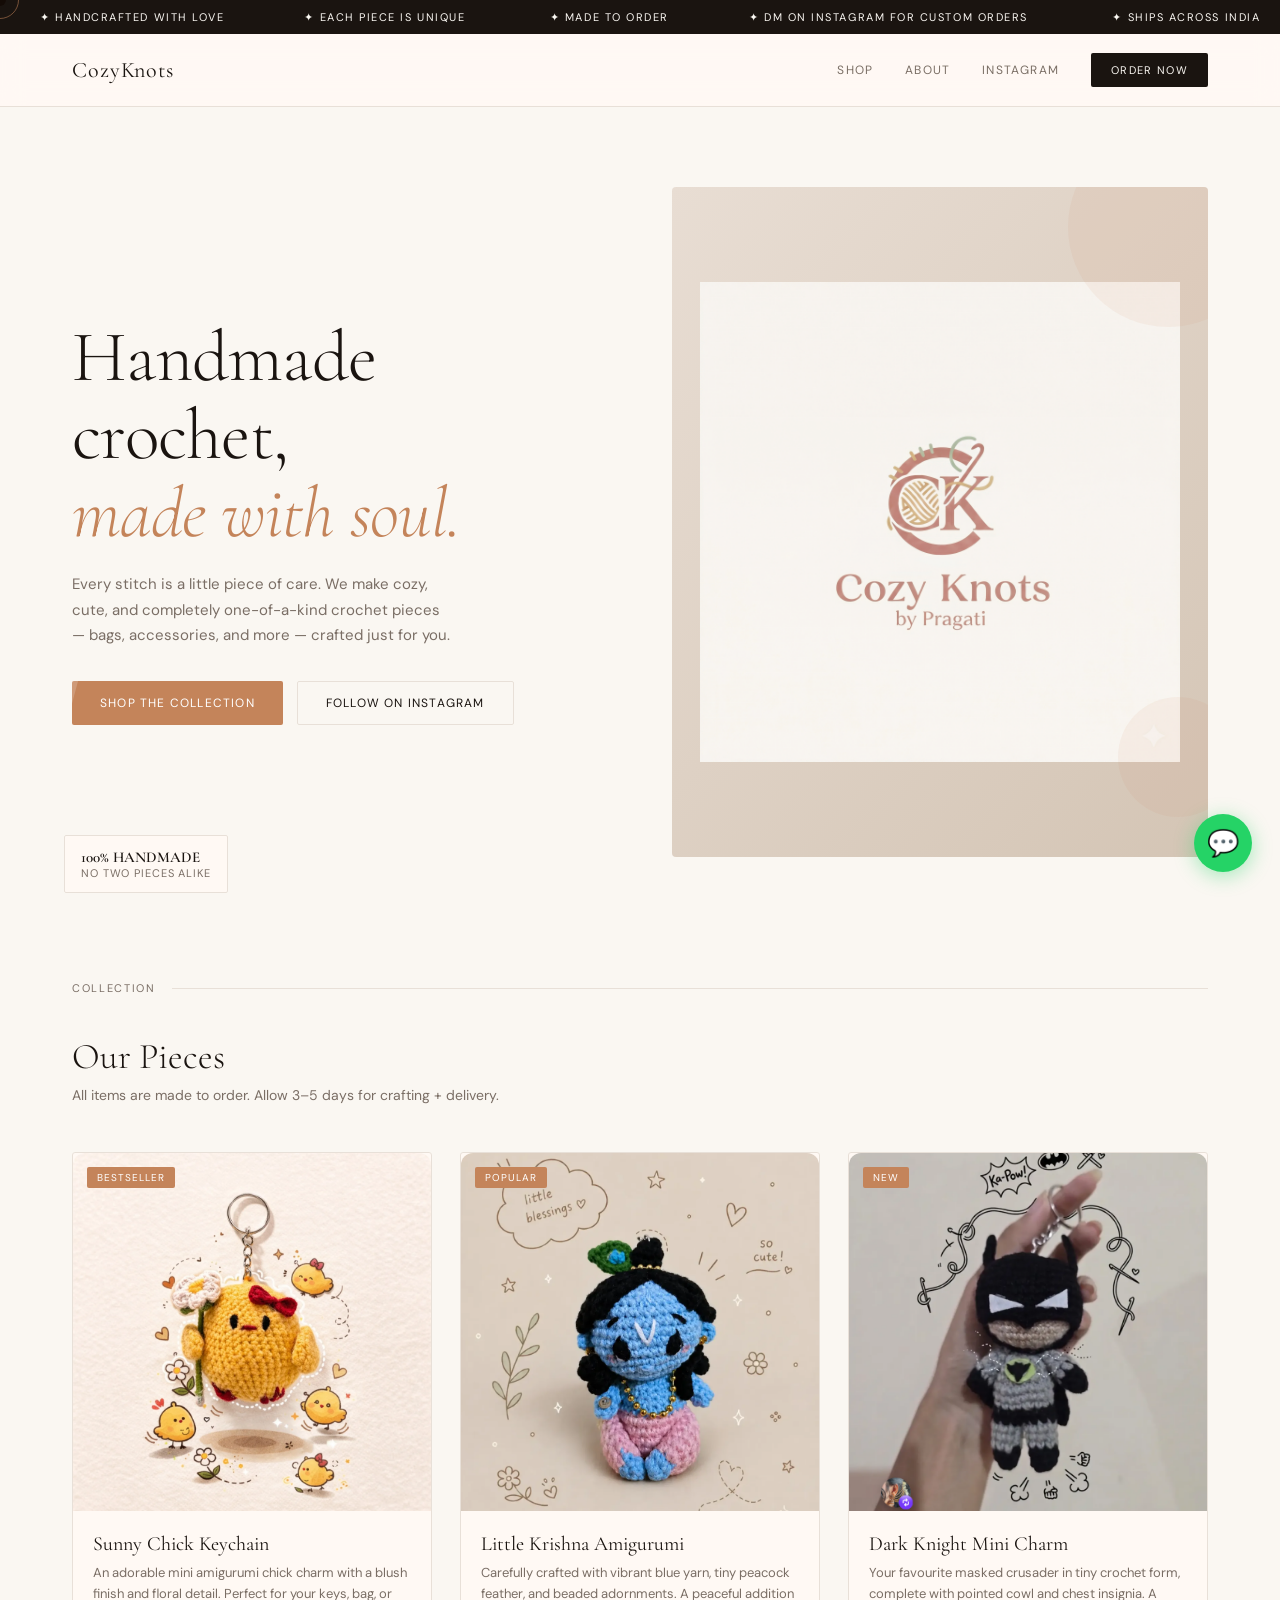
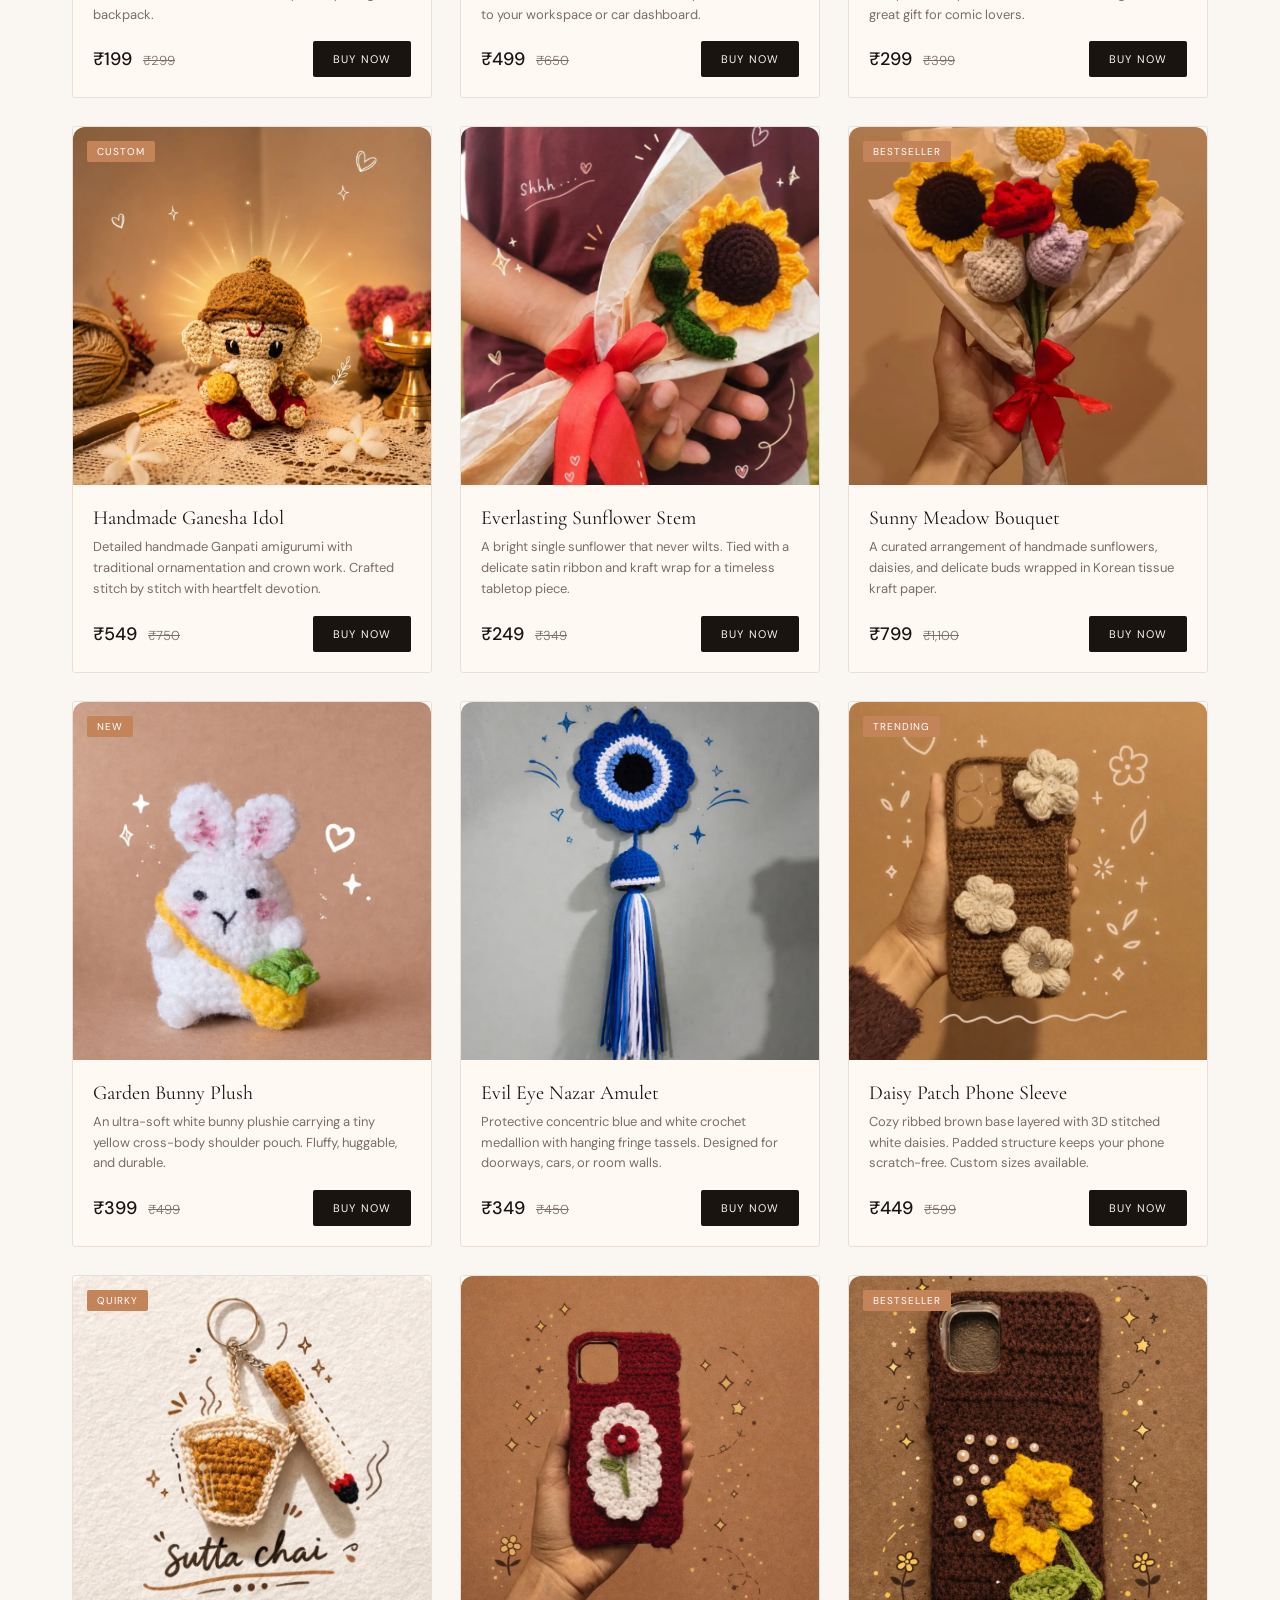
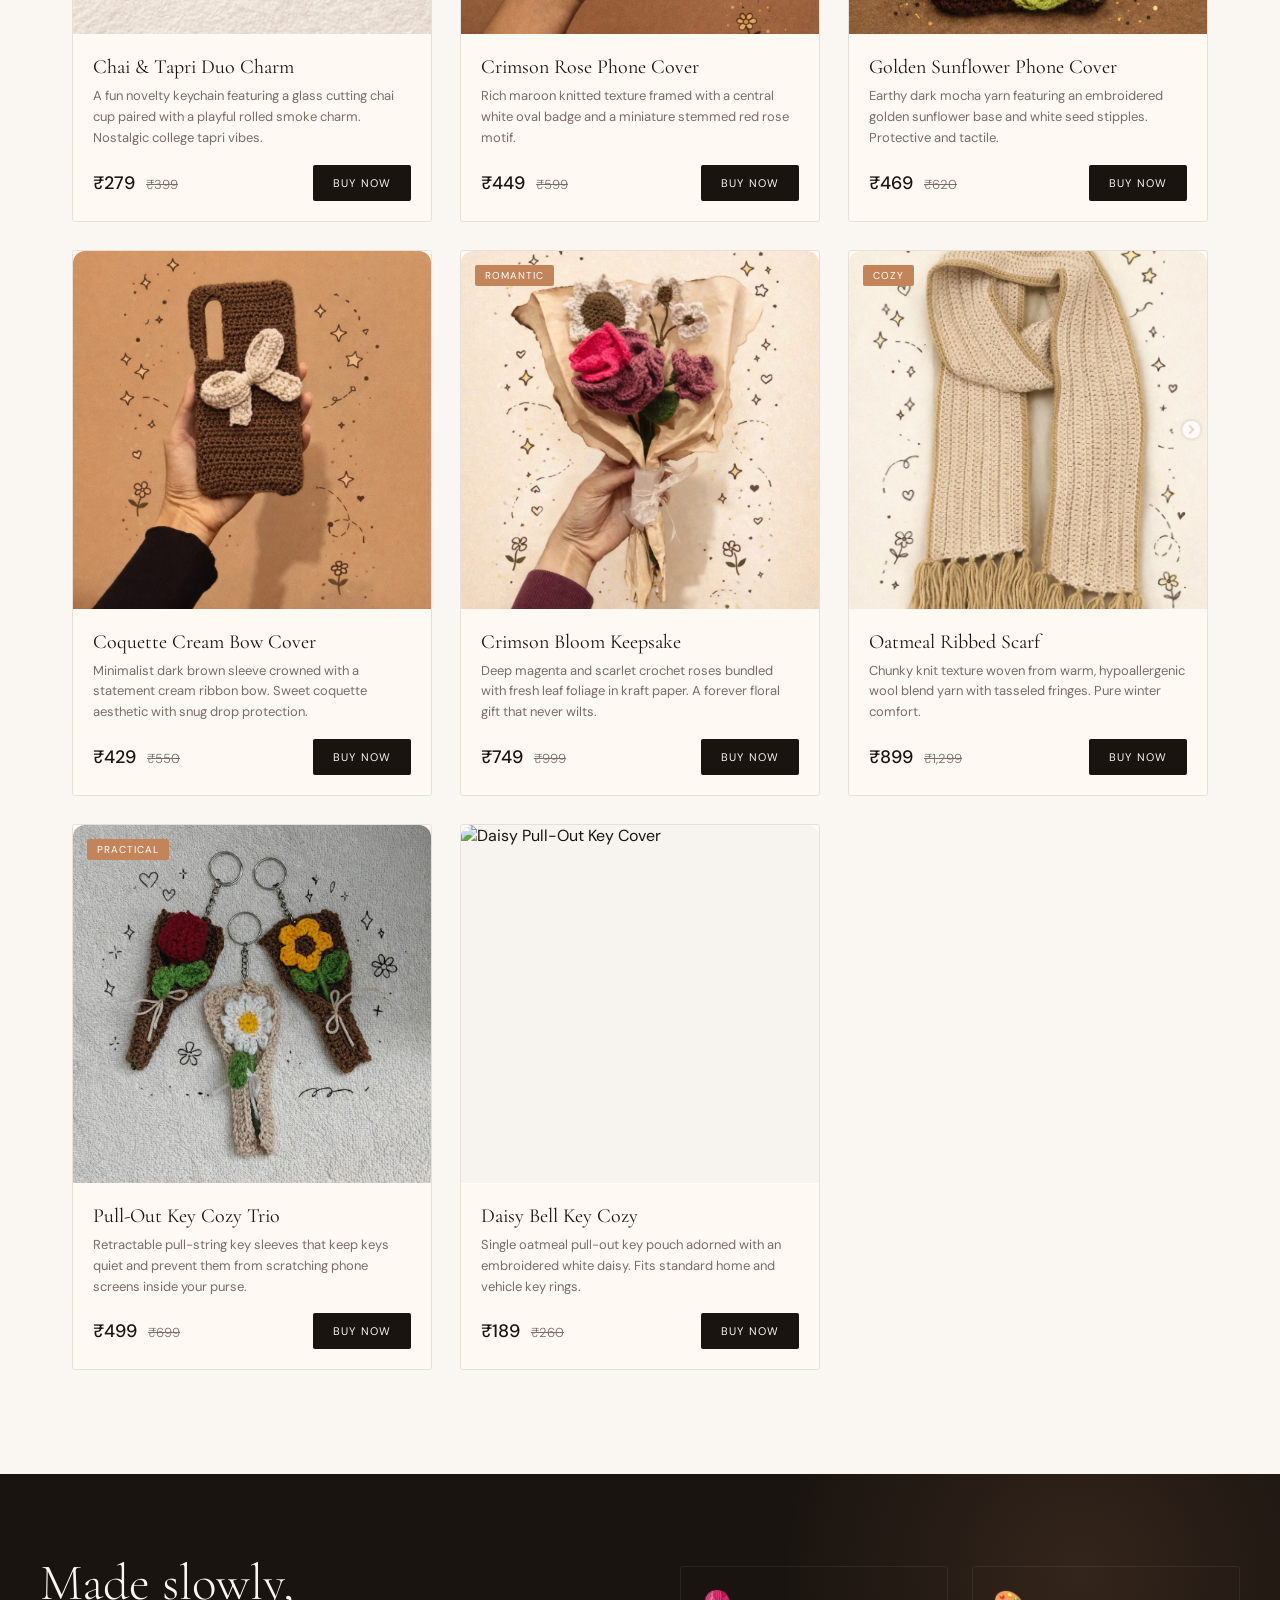
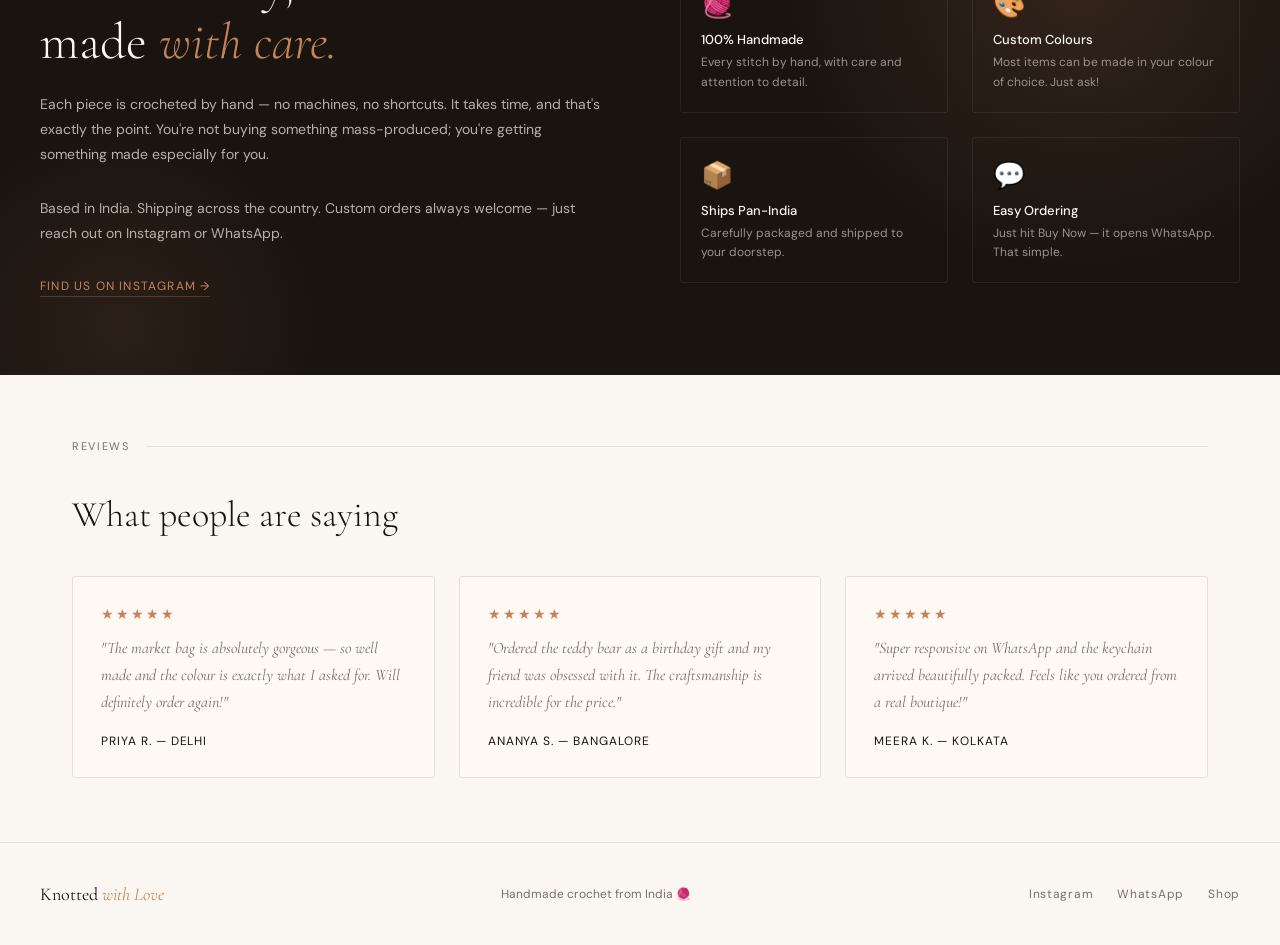
==== index.html @ c2c66c62 "Initial commit of CozyKnots site" ====
<!DOCTYPE html>
  <html lang="en">
  <head>
    <meta charset="UTF-8"/>
    <meta name="viewport" content="width=device-width, initial-scale=1.0"/>
    <title>Knotted with Love – Handmade Crochet</title>
    <link href="https://fonts.googleapis.com/css2?family=Cormorant+Garamond:ital,wght@0,300;0,400;0,600;1,300;1,400&family=DM+Sans:wght@300;400;500&display=swap" rel="stylesheet"/>
    <link href="style.css" rel="stylesheet">
  </head>
  <body>

    <div class="cursor" id="cursor"></div>
    <div class="cursor-ring" id="cursorRing"></div>
    <div class="particles" id="particles"></div>

    <!-- MARQUEE -->
    <div class="marquee-bar">
      <div class="marquee-inner">
        <span>✦ Handcrafted with love</span><span>✦ Each piece is unique</span>
        <span>✦ Made to order</span><span>✦ DM on Instagram for custom orders</span>
        <span>✦ Ships across India</span><span>✦ Handcrafted with love</span>
        <span>✦ Each piece is unique</span><span>✦ Made to order</span>
        <span>✦ DM on Instagram for custom orders</span><span>✦ Ships across India</span>
      </div>
    </div>

    <!-- HEADER -->
    <header>
      <div class="header-inner">
        <a href="#" class="logo">CozyKnots <em></em></a>
        <nav>
          <a href="#products">Shop</a>
          <a href="#about">About</a>
          <a href="https://www.instagram.com/" target="_blank">Instagram</a>
          <a href="https://wa.me/919876543210" target="_blank" class="nav-cta">Order Now</a>
        </nav>
      </div>
    </header>

    <!-- HERO -->
    <section class="hero">
      <div class="hero-text">
        <h1>Handmade<br>crochet,<br><em>made with soul.</em></h1>
        <p>Every stitch is a little piece of care. We make cozy, cute, and completely one-of-a-kind crochet pieces — bags, accessories, and more — crafted just for you.</p>
        <div class="hero-btns">
          <a href="#products" class="btn-primary">Shop the Collection</a>
          <a href="https://www.instagram.com/" target="_blank" class="btn-outline">Follow on Instagram</a>
        </div>
      </div>
      <div class="hero-visual">
        <div class="hero-deco hero-deco-1"></div>
        <div class="hero-deco hero-deco-2"></div>
        <div class="hero-visual-fallback">
          <div class="hero-emoji"><img src="./images/logo.png" alt="CozyKnots Logo" class="hero-logo-img"></div>
</div>
          <span>Crochet &amp; Co.</span>
        </div>
        <div class="hero-badge">
          <strong>100% Handmade</strong>
          No two pieces alike
        </div>
      </div>
    </section>

    <!-- PRODUCTS -->
    <section class="products-section" id="products">
      <div class="section-label reveal">Collection</div>
      <h2 class="reveal reveal-d1">Our Pieces</h2>
      <p class="sub reveal reveal-d2">All items are made to order. Allow 3–5 days for crafting + delivery.</p>
      <div class="products-grid">
    

        <!-- 1. Little Chick Keychain -->
        <div class="product-card">
          <div class="product-img">
            <img src="images/chick_keychain.png" alt="Crochet Chick Keychain" loading="lazy">
            <span class="product-tag">Bestseller</span>
          </div>
          <div class="product-body">
            <div class="product-name">Sunny Chick Keychain</div>
            <div class="product-desc">An adorable mini amigurumi chick charm with a blush finish and floral detail. Perfect for your keys, bag, or backpack.</div>
            <div class="product-meta">
              <div class="product-price">₹199 <span class="og">₹299</span></div>
              <a href="https://wa.me/919876543210?text=Hi!%20I%27m%20interested%20in%20the%20Sunny%20Chick%20Keychain%20from%20your%20crochet%20store%20%F0%9F%A7%B6" target="_blank" class="buy-btn"><span class="bl">Buy Now</span></a>
            </div>
          </div>
        </div>

        <!-- 2. Little Krishna Idol -->
        <div class="product-card">
          <div class="product-img">
            <img src="images/krishna.png" alt="Little Krishna Crochet Idol" loading="lazy">
            <span class="product-tag">Popular</span>
          </div>
          <div class="product-body">
            <div class="product-name">Little Krishna Amigurumi</div>
            <div class="product-desc">Carefully crafted with vibrant blue yarn, tiny peacock feather, and beaded adornments. A peaceful addition to your workspace or car dashboard.</div>
            <div class="product-meta">
              <div class="product-price">₹499 <span class="og">₹650</span></div>
              <a href="https://wa.me/919876543210?text=Hi!%20I%27m%20interested%20in%20the%20Little%20Krishna%20Amigurumi%20from%20your%20crochet%20store%20%F0%9F%A7%B6" target="_blank" class="buy-btn"><span class="bl">Buy Now</span></a>
            </div>
          </div>
        </div>

        <!-- 3. Mini Batman Charm -->
        <div class="product-card">
          <div class="product-img">
            <img src="images/batman.png" alt="Batman Crochet Keychain" loading="lazy">
            <span class="product-tag">New</span>
          </div>
          <div class="product-body">
            <div class="product-name">Dark Knight Mini Charm</div>
            <div class="product-desc">Your favourite masked crusader in tiny crochet form, complete with pointed cowl and chest insignia. A great gift for comic lovers.</div>
            <div class="product-meta">
              <div class="product-price">₹299 <span class="og">₹399</span></div>
              <a href="https://wa.me/919876543210?text=Hi!%20I%27m%20interested%20in%20the%20Dark%20Knight%20Mini%20Charm%20from%20your%20crochet%20store%20%F0%9F%A7%B6" target="_blank" class="buy-btn"><span class="bl">Buy Now</span></a>
            </div>
          </div>
        </div>

        <!-- 4. Lord Ganesha Idol -->
        <div class="product-card">
          <div class="product-img">
            <img src="images/ganesha.png" alt="Lord Ganesha Crochet Idol" loading="lazy">
            <span class="product-tag">Custom</span>
          </div>
          <div class="product-body">
            <div class="product-name">Handmade Ganesha Idol</div>
            <div class="product-desc">Detailed handmade Ganpati amigurumi with traditional ornamentation and crown work. Crafted stitch by stitch with heartfelt devotion.</div>
            <div class="product-meta">
              <div class="product-price">₹549 <span class="og">₹750</span></div>
              <a href="https://wa.me/919876543210?text=Hi!%20I%27m%20interested%20in%20the%20Handmade%20Ganesha%20Idol%20from%20your%20crochet%20store%20%F0%9F%A7%B6" target="_blank" class="buy-btn"><span class="bl">Buy Now</span></a>
            </div>
          </div>
        </div>

        <!-- 5. Single Sunflower Stem -->
        <div class="product-card">
          <div class="product-img">
            <img src="images/sunflower_single.png" alt="Crochet Sunflower Stem" loading="lazy">
          </div>
          <div class="product-body">
            <div class="product-name">Everlasting Sunflower Stem</div>
            <div class="product-desc">A bright single sunflower that never wilts. Tied with a delicate satin ribbon and kraft wrap for a timeless tabletop piece.</div>
            <div class="product-meta">
              <div class="product-price">₹249 <span class="og">₹349</span></div>
              <a href="https://wa.me/919876543210?text=Hi!%20I%27m%20interested%20in%20the%20Everlasting%20Sunflower%20Stem%20from%20your%20crochet%20store%20%F0%9F%A7%B6" target="_blank" class="buy-btn"><span class="bl">Buy Now</span></a>
            </div>
          </div>
        </div>

        <!-- 6. Mixed Bloom Bouquet -->
        <div class="product-card">
          <div class="product-img">
            <img src="images/mixed_bouquet.png" alt="Handmade Crochet Flower Bouquet" loading="lazy">
            <span class="product-tag">Bestseller</span>
          </div>
          <div class="product-body">
            <div class="product-name">Sunny Meadow Bouquet</div>
            <div class="product-desc">A curated arrangement of handmade sunflowers, daisies, and delicate buds wrapped in Korean tissue kraft paper.</div>
            <div class="product-meta">
              <div class="product-price">₹799 <span class="og">₹1,100</span></div>
              <a href="https://wa.me/919876543210?text=Hi!%20I%27m%20interested%20in%20the%20Sunny%20Meadow%20Bouquet%20from%20your%20crochet%20store%20%F0%9F%A7%B6" target="_blank" class="buy-btn"><span class="bl">Buy Now</span></a>
            </div>
          </div>
        </div>

        <!-- 7. Little Bunny Amigurumi -->
        <div class="product-card">
          <div class="product-img">
            <img src="images/bunny.png" alt="White Bunny Crochet Plush" loading="lazy">
            <span class="product-tag">New</span>
          </div>
          <div class="product-body">
            <div class="product-name">Garden Bunny Plush</div>
            <div class="product-desc">An ultra-soft white bunny plushie carrying a tiny yellow cross-body shoulder pouch. Fluffy, huggable, and durable.</div>
            <div class="product-meta">
              <div class="product-price">₹399 <span class="og">₹499</span></div>
              <a href="https://wa.me/919876543210?text=Hi!%20I%27m%20interested%20in%20the%20Garden%20Bunny%20Plush%20from%20your%20crochet%20store%20%F0%9F%A7%B6" target="_blank" class="buy-btn"><span class="bl">Buy Now</span></a>
            </div>
          </div>
        </div>

        <!-- 8. Evil Eye Wall Hanging -->
        <div class="product-card">
          <div class="product-img">
            <img src="images/evil_eye.png" alt="Crochet Evil Eye Wall Hanging" loading="lazy">
          </div>
          <div class="product-body">
            <div class="product-name">Evil Eye Nazar Amulet</div>
            <div class="product-desc">Protective concentric blue and white crochet medallion with hanging fringe tassels. Designed for doorways, cars, or room walls.</div>
            <div class="product-meta">
              <div class="product-price">₹349 <span class="og">₹450</span></div>
              <a href="https://wa.me/919876543210?text=Hi!%20I%27m%20interested%20in%20the%20Evil%20Eye%20Nazar%20Amulet%20from%20your%20crochet%20store%20%F0%9F%A7%B6" target="_blank" class="buy-btn"><span class="bl">Buy Now</span></a>
            </div>
          </div>
        </div>

        <!-- 9. Daisy Phone Case -->
        <div class="product-card">
          <div class="product-img">
            <img src="images/daisy_phone_case.png" alt="Daisy Crochet Phone Case" loading="lazy">
            <span class="product-tag">Trending</span>
          </div>
          <div class="product-body">
            <div class="product-name">Daisy Patch Phone Sleeve</div>
            <div class="product-desc">Cozy ribbed brown base layered with 3D stitched white daisies. Padded structure keeps your phone scratch-free. Custom sizes available.</div>
            <div class="product-meta">
              <div class="product-price">₹449 <span class="og">₹599</span></div>
              <a href="https://wa.me/919876543210?text=Hi!%20I%27m%20interested%20in%20the%20Daisy%20Patch%20Phone%20Sleeve%20from%20your%20crochet%20store%20%F0%9F%A7%B6" target="_blank" class="buy-btn"><span class="bl">Buy Now</span></a>
            </div>
          </div>
        </div>

        <!-- 10. Chai & Sutta Charm -->
        <div class="product-card">
          <div class="product-img">
            <img src="images/chai_sutta_keychain.png" alt="Chai and Sutta Crochet Keychain" loading="lazy">
            <span class="product-tag">Quirky</span>
          </div>
          <div class="product-body">
            <div class="product-name">Chai & Tapri Duo Charm</div>
            <div class="product-desc">A fun novelty keychain featuring a glass cutting chai cup paired with a playful rolled smoke charm. Nostalgic college tapri vibes.</div>
            <div class="product-meta">
              <div class="product-price">₹279 <span class="og">₹399</span></div>
              <a href="https://wa.me/919876543210?text=Hi!%20I%27m%20interested%20in%20the%20Chai%20and%20Tapri%20Duo%20Charm%20from%20your%20crochet%20store%20%F0%9F%A7%B6" target="_blank" class="buy-btn"><span class="bl">Buy Now</span></a>
            </div>
          </div>
        </div>

        <!-- 11. Red Rose Phone Case -->
        <div class="product-card">
          <div class="product-img">
            <img src="images/red_rose_phone_case.png" alt="Red Rose Crochet Phone Case" loading="lazy">
          </div>
          <div class="product-body">
            <div class="product-name">Crimson Rose Phone Cover</div>
            <div class="product-desc">Rich maroon knitted texture framed with a central white oval badge and a miniature stemmed red rose motif.</div>
            <div class="product-meta">
              <div class="product-price">₹449 <span class="og">₹599</span></div>
              <a href="https://wa.me/919876543210?text=Hi!%20I%27m%20interested%20in%20the%20Crimson%20Rose%20Phone%20Cover%20from%20your%20crochet%20store%20%F0%9F%A7%B6" target="_blank" class="buy-btn"><span class="bl">Buy Now</span></a>
            </div>
          </div>
        </div>

        <!-- 12. Sunflower Phone Case -->
        <div class="product-card">
          <div class="product-img">
            <img src="images/sunflower_phone_case.png" alt="Sunflower Crochet Phone Case" loading="lazy">
            <span class="product-tag">Bestseller</span>
          </div>
          <div class="product-body">
            <div class="product-name">Golden Sunflower Phone Cover</div>
            <div class="product-desc">Earthy dark mocha yarn featuring an embroidered golden sunflower base and white seed stipples. Protective and tactile.</div>
            <div class="product-meta">
              <div class="product-price">₹469 <span class="og">₹620</span></div>
              <a href="https://wa.me/919876543210?text=Hi!%20I%27m%20interested%20in%20the%20Golden%20Sunflower%20Phone%20Cover%20from%20your%20crochet%20store%20%F0%9F%A7%B6" target="_blank" class="buy-btn"><span class="bl">Buy Now</span></a>
            </div>
          </div>
        </div>

        <!-- 13. Ribbon Bow Phone Case -->
        <div class="product-card">
          <div class="product-img">
            <img src="images/bow_phone_case.png" alt="Ribbon Bow Crochet Phone Case" loading="lazy">
          </div>
          <div class="product-body">
            <div class="product-name">Coquette Cream Bow Cover</div>
            <div class="product-desc">Minimalist dark brown sleeve crowned with a statement cream ribbon bow. Sweet coquette aesthetic with snug drop protection.</div>
            <div class="product-meta">
              <div class="product-price">₹429 <span class="og">₹550</span></div>
              <a href="https://wa.me/919876543210?text=Hi!%20I%27m%20interested%20in%20the%20Coquette%20Cream%20Bow%20Cover%20from%20your%20crochet%20store%20%F0%9F%A7%B6" target="_blank" class="buy-btn"><span class="bl">Buy Now</span></a>
            </div>
          </div>
        </div>

        <!-- 14. Classic Rose Bouquet -->
        <div class="product-card">
          <div class="product-img">
            <img src="images/rose_bouquet.png" alt="Crochet Rose Bouquet" loading="lazy">
            <span class="product-tag">Romantic</span>
          </div>
          <div class="product-body">
            <div class="product-name">Crimson Bloom Keepsake</div>
            <div class="product-desc">Deep magenta and scarlet crochet roses bundled with fresh leaf foliage in kraft paper. A forever floral gift that never wilts.</div>
            <div class="product-meta">
              <div class="product-price">₹749 <span class="og">₹999</span></div>
              <a href="https://wa.me/919876543210?text=Hi!%20I%27m%20interested%20in%20the%20Crimson%20Bloom%20Keepsake%20from%20your%20crochet%20store%20%F0%9F%A7%B6" target="_blank" class="buy-btn"><span class="bl">Buy Now</span></a>
            </div>
          </div>
        </div>

        <!-- 15. Winter Scarf / Muffler -->
        <div class="product-card">
          <div class="product-img">
            <img src="images/muffler_scarf.png" alt="Ribbed Crochet Muffler Scarf" loading="lazy">
            <span class="product-tag">Cozy</span>
          </div>
          <div class="product-body">
            <div class="product-name">Oatmeal Ribbed Scarf</div>
            <div class="product-desc">Chunky knit texture woven from warm, hypoallergenic wool blend yarn with tasseled fringes. Pure winter comfort.</div>
            <div class="product-meta">
              <div class="product-price">₹899 <span class="og">₹1,299</span></div>
              <a href="https://wa.me/919876543210?text=Hi!%20I%27m%20interested%20in%20the%20Oatmeal%20Ribbed%20Scarf%20from%20your%20crochet%20store%20%F0%9F%A7%B6" target="_blank" class="buy-btn"><span class="bl">Buy Now</span></a>
            </div>
          </div>
        </div>

        <!-- 16. Floral Key Case Set -->
        <div class="product-card">
          <div class="product-img">
            <img src="images/key_case_set.png" alt="Crochet Pull-Out Key Sleeve Set" loading="lazy">
            <span class="product-tag">Practical</span>
          </div>
          <div class="product-body">
            <div class="product-name">Pull-Out Key Cozy Trio</div>
            <div class="product-desc">Retractable pull-string key sleeves that keep keys quiet and prevent them from scratching phone screens inside your purse.</div>
            <div class="product-meta">
              <div class="product-price">₹499 <span class="og">₹699</span></div>
              <a href="https://wa.me/919876543210?text=Hi!%20I%27m%20interested%20in%20the%20Pull-Out%20Key%20Cozy%20Trio%20from%20your%20crochet%20store%20%F0%9F%A7%B6" target="_blank" class="buy-btn"><span class="bl">Buy Now</span></a>
            </div>
          </div>
        </div>

        <!-- 17. Single Daisy Key Case -->
        <div class="product-card">
          <div class="product-img">
            <img src="images/daisy_key_case.png" alt="Daisy Pull-Out Key Cover" loading="lazy">
          </div>
          <div class="product-body">
            <div class="product-name">Daisy Bell Key Cozy</div>
            <div class="product-desc">Single oatmeal pull-out key pouch adorned with an embroidered white daisy. Fits standard home and vehicle key rings.</div>
            <div class="product-meta">
              <div class="product-price">₹189 <span class="og">₹260</span></div>
              <a href="https://wa.me/919876543210?text=Hi!%20I%27m%20interested%20in%20the%20Daisy%20Bell%20Key%20Cozy%20from%20your%20crochet%20store%20%F0%9F%A7%B6" target="_blank" class="buy-btn"><span class="bl">Buy Now</span></a>
            </div>
          </div>
        </div>

      </div>

      </div>
    </section>

    <!-- ABOUT -->
    <section class="about-strip" id="about">
      <div class="about-inner">
        <div class="reveal">
          <h2>Made slowly,<br>made <em>with care.</em></h2>
          <p>Each piece is crocheted by hand — no machines, no shortcuts. It takes time, and that's exactly the point. You're not buying something mass-produced; you're getting something made especially for you.</p>
          <p>Based in India. Shipping across the country. Custom orders always welcome — just reach out on Instagram or WhatsApp.</p>
          <a href="https://www.instagram.com/" target="_blank">Find us on Instagram →</a>
        </div>
        <div class="perks reveal reveal-d2">
          <div class="perk">
            <span class="perk-icon">🧶</span>
            <h4>100% Handmade</h4>
            <p>Every stitch by hand, with care and attention to detail.</p>
          </div>
          <div class="perk">
            <span class="perk-icon">🎨</span>
            <h4>Custom Colours</h4>
            <p>Most items can be made in your colour of choice. Just ask!</p>
          </div>
          <div class="perk">
            <span class="perk-icon">📦</span>
            <h4>Ships Pan-India</h4>
            <p>Carefully packaged and shipped to your doorstep.</p>
          </div>
          <div class="perk">
            <span class="perk-icon">💬</span>
            <h4>Easy Ordering</h4>
            <p>Just hit Buy Now — it opens WhatsApp. That simple.</p>
          </div>
        </div>
      </div>
    </section>

    <!-- TESTIMONIALS -->
    <section class="testimonials">
      <div class="section-label reveal">Reviews</div>
      <h2 class="reveal reveal-d1" style="font-family:'Cormorant Garamond',serif;font-size:36px;font-weight:300;">What people are saying</h2>
      <div class="testimonials-grid">
        <div class="testimonial">
          <div class="stars">★★★★★</div>
          <blockquote>"The market bag is absolutely gorgeous — so well made and the colour is exactly what I asked for. Will definitely order again!"</blockquote>
          <div class="reviewer">Priya R. — Delhi</div>
        </div>
        <div class="testimonial">
          <div class="stars">★★★★★</div>
          <blockquote>"Ordered the teddy bear as a birthday gift and my friend was obsessed with it. The craftsmanship is incredible for the price."</blockquote>
          <div class="reviewer">Ananya S. — Bangalore</div>
        </div>
        <div class="testimonial">
          <div class="stars">★★★★★</div>
          <blockquote>"Super responsive on WhatsApp and the keychain arrived beautifully packed. Feels like you ordered from a real boutique!"</blockquote>
          <div class="reviewer">Meera K. — Kolkata</div>
        </div>
      </div>
    </section>

    <!-- FOOTER -->
    <footer>
      <div class="footer-inner">
        <div class="footer-logo">Knotted <em>with Love</em></div>
        <p>Handmade crochet from India 🧶</p>
        <div class="footer-links">
          <a href="https://www.instagram.com/" target="_blank">Instagram</a>
          <a href="https://wa.me/919876543210" target="_blank">WhatsApp</a>
          <a href="#products">Shop</a>
        </div>
      </div>
    </footer>

    <a href="https://wa.me/919876543210?text=Hi!%20I%27d%20like%20to%20order%20from%20your%20crochet%20store%20%F0%9F%A7%B6" target="_blank" class="wa-float" title="Chat on WhatsApp">💬</a>

    <script>
      // ── CUSTOM CURSOR
      const cursor = document.getElementById('cursor');
      const ring = document.getElementById('cursorRing');
      let mx = 0, my = 0;
      document.addEventListener('mousemove', e => {
        mx = e.clientX; my = e.clientY;
        cursor.style.left = mx + 'px';
        cursor.style.top  = my + 'px';
      });
      // Ring lags behind slightly
      setInterval(() => {
        ring.style.left = mx + 'px';
        ring.style.top  = my + 'px';
      }, 80);
      // Scale cursor on hover
      document.querySelectorAll('a, button').forEach(el => {
        el.addEventListener('mouseenter', () => {
          cursor.style.width = '20px'; cursor.style.height = '20px';
          ring.style.width = '54px'; ring.style.height = '54px';
        });
        el.addEventListener('mouseleave', () => {
          cursor.style.width = '12px'; cursor.style.height = '12px';
          ring.style.width = '38px'; ring.style.height = '38px';
        });
      });

      // ── FLOATING PARTICLES
      const emojis = ['🧶','✦','🌸','🎀','⋆','·','✿','○'];
      const container = document.getElementById('particles');
      for (let i = 0; i < 20; i++) {
        const p = document.createElement('div');
        p.className = 'particle';
        p.textContent = emojis[Math.floor(Math.random() * emojis.length)];
        p.style.left = Math.random() * 100 + 'vw';
        p.style.setProperty('--dur',   (10 + Math.random() * 14) + 's');
        p.style.setProperty('--delay', (-Math.random() * 20) + 's');
        p.style.fontSize = (11 + Math.random() * 14) + 'px';
        container.appendChild(p);
      }

      // ── SCROLL REVEAL
      const observer = new IntersectionObserver(entries => {
        entries.forEach(entry => {
          if (entry.isIntersecting) entry.target.classList.add('visible');
        });
      }, { threshold: 0.12 });

      document.querySelectorAll('.reveal').forEach(el => observer.observe(el));

      // Product cards staggered
      document.querySelectorAll('.product-card').forEach((el, i) => {
        el.style.transitionDelay = (i % 3) * 0.12 + 's';
        observer.observe(el);
      });

      // Testimonial cards staggered
      document.querySelectorAll('.testimonial').forEach((el, i) => {
        el.style.transitionDelay = i * 0.15 + 's';
        observer.observe(el);
      });
    </script>
  </body>
  </html>
---- style.css ----
*, *::before, *::after { box-sizing: border-box; margin: 0; padding: 0; }

:root {
    --cream: #faf7f2;
    --warm-white: #fff9f4;
    --text: #1a1410;
    --muted: #7a6e65;
    --accent: #c4845a;
    --accent-dark: #a86844;
    --border: #e8e0d8;
}

html { scroll-behavior: smooth; }

body {
    font-family: 'DM Sans', sans-serif;
    background: var(--cream);
    color: var(--text);
    min-height: 100vh;
    overflow-x: hidden;
    cursor: none;
}

/* ── CUSTOM CURSOR ── */
.cursor {
    width: 12px; height: 12px;
    background: var(--accent);
    border-radius: 50%;
    position: fixed;
    pointer-events: none;
    z-index: 9999;
    transform: translate(-50%, -50%);
    transition: width 0.25s, height 0.25s, background 0.25s;
    mix-blend-mode: multiply;
}
.cursor-ring {
    width: 38px; height: 38px;
    border: 1.5px solid var(--accent);
    border-radius: 50%;
    position: fixed;
    pointer-events: none;
    z-index: 9998;
    transform: translate(-50%, -50%);
    transition: left 0.1s ease-out, top 0.1s ease-out, width 0.3s, height 0.3s;
    opacity: 0.55;
}

/* ── FLOATING PARTICLES ── */
.particles { position: fixed; inset: 0; pointer-events: none; z-index: 0; overflow: hidden; }
.particle {
    position: absolute;
    opacity: 0;
    animation: floatUp var(--dur, 12s) var(--delay, 0s) infinite ease-in-out;
}
@keyframes floatUp {
    0%   { opacity: 0; transform: translateY(110vh) rotate(0deg) scale(0.6); }
    10%  { opacity: 0.18; }
    90%  { opacity: 0.12; }
    100% { opacity: 0; transform: translateY(-10vh) rotate(360deg) scale(1); }
}

/* ── SCROLL REVEAL ── */
.reveal {
    opacity: 0;
    transform: translateY(32px);
    transition: opacity 0.7s ease, transform 0.7s ease;
}
.reveal.visible { opacity: 1; transform: translateY(0); }
.reveal-d1 { transition-delay: 0.1s; }
.reveal-d2 { transition-delay: 0.22s; }
.reveal-d3 { transition-delay: 0.36s; }

/* ── MARQUEE ── */
.marquee-bar {
    background: var(--text);
    color: var(--cream);
    font-size: 11px;
    letter-spacing: 0.14em;
    text-transform: uppercase;
    overflow: hidden;
    white-space: nowrap;
    padding: 10px 0;
    position: relative; z-index: 10;
}
.marquee-inner { display: inline-block; animation: marquee 30s linear infinite; }
.marquee-inner span { margin: 0 40px; }
@keyframes marquee { from { transform: translateX(0); } to { transform: translateX(-50%); } }

/* ── HEADER ── */
header {
    background: rgba(255,249,244,0.88);
    backdrop-filter: blur(12px);
    border-bottom: 1px solid var(--border);
    position: sticky; top: 0; z-index: 100;
    animation: slideDown 0.6s ease both;
}
@keyframes slideDown {
    from { transform: translateY(-100%); opacity: 0; }
    to   { transform: translateY(0); opacity: 1; }
}
.header-inner {
    max-width: 1200px; margin: 0 auto;
    padding: 0 32px; height: 72px;
    display: flex; align-items: center; justify-content: space-between;
}
.logo {
    font-family: 'Cormorant Garamond', serif;
    font-size: 22px; font-weight: 400;
    letter-spacing: 0.04em; color: var(--text);
    text-decoration: none; line-height: 1.2;
    position: relative;
}
.logo em { font-style: italic; font-weight: 300; color: var(--accent); }
.logo::after {
    content: ''; position: absolute;
    bottom: -2px; left: 0; right: 0; height: 1px;
    background: var(--accent);
    transform: scaleX(0); transform-origin: left;
    transition: transform 0.3s ease;
}
.logo:hover::after { transform: scaleX(1); }

nav { display: flex; gap: 32px; align-items: center; }
nav a {
    font-size: 12px; letter-spacing: 0.1em; text-transform: uppercase;
    color: var(--muted); text-decoration: none;
    position: relative; transition: color 0.2s;
}
nav a::after {
    content: ''; position: absolute;
    bottom: -3px; left: 0; right: 0; height: 1px;
    background: var(--accent);
    transform: scaleX(0); transform-origin: left;
    transition: transform 0.25s ease;
}
nav a:hover { color: var(--text); }
nav a:hover::after { transform: scaleX(1); }
.nav-cta {
    background: var(--text); color: var(--cream) !important;
    padding: 10px 20px; border-radius: 2px;
    font-size: 11px !important; letter-spacing: 0.12em !important;
    transition: background 0.2s, transform 0.2s, box-shadow 0.2s !important;
}
.nav-cta::after { display: none !important; }
.nav-cta:hover {
    background: var(--accent) !important; color: #fff !important;
    transform: translateY(-2px) !important;
    box-shadow: 0 6px 20px rgba(196,132,90,0.35) !important;
}

/* ── HERO ── */
.hero {
    max-width: 1200px; margin: 0 auto;
    padding: 80px 32px 60px;
    display: grid; grid-template-columns: 1fr 1fr;
    gap: 64px; align-items: center;
    position: relative; z-index: 1;
}
.hero-text h1 {
    font-family: 'Cormorant Garamond', serif;
    font-size: clamp(44px, 6vw, 72px);
    font-weight: 300; line-height: 1.08; letter-spacing: -0.01em;
    margin-bottom: 20px;
    animation: heroTitle 1s ease both 0.3s;
}
@keyframes heroTitle {
    from { opacity: 0; transform: translateY(40px) skewY(2deg); }
    to   { opacity: 1; transform: translateY(0) skewY(0deg); }
}
.hero-text h1 em { font-style: italic; color: var(--accent); }
.hero-text p {
    color: var(--muted); font-size: 15px; line-height: 1.7;
    max-width: 380px; margin-bottom: 32px;
    animation: heroTitle 1s ease both 0.5s;
}
.hero-btns {
    display: flex; gap: 14px; flex-wrap: wrap;
    animation: heroTitle 1s ease both 0.7s;
}
.btn-primary {
    background: var(--accent); color: #fff;
    padding: 14px 28px; border-radius: 2px;
    text-decoration: none; font-size: 12px;
    letter-spacing: 0.1em; text-transform: uppercase;
    display: inline-block; position: relative; overflow: hidden;
    transition: transform 0.2s, box-shadow 0.2s;
}
.btn-primary::before {
    content: ''; position: absolute; inset: 0;
    background: rgba(255,255,255,0.18);
    transform: translateX(-100%) skewX(-15deg);
    transition: transform 0.4s ease;
}
.btn-primary:hover::before { transform: translateX(150%) skewX(-15deg); }
.btn-primary:hover { transform: translateY(-2px); box-shadow: 0 8px 24px rgba(196,132,90,0.4); }

.btn-outline {
    border: 1.5px solid var(--border); color: var(--text);
    padding: 13px 28px; border-radius: 2px;
    text-decoration: none; font-size: 12px;
    letter-spacing: 0.1em; text-transform: uppercase;
    display: inline-block;
    transition: border-color 0.2s, color 0.2s, transform 0.2s;
}
.btn-outline:hover { border-color: var(--accent); color: var(--accent); transform: translateY(-2px); }

.hero-visual {
    position: relative; aspect-ratio: 4/5;
    border-radius: 4px; overflow: hidden; background: #e8ddd3;
    animation: heroImg 1.1s ease both 0.2s;
}
@keyframes heroImg {
    from { opacity: 0; transform: translateX(40px) scale(0.97); }
    to   { opacity: 1; transform: translateX(0) scale(1); }
}
.hero-visual-fallback {
    width: 100%; height: 100%;
    display: flex; flex-direction: column;
    align-items: center; justify-content: center;
    background: linear-gradient(135deg, #e8ddd3 0%, #d4c5b5 100%);
    color: var(--muted); gap: 12px;
}
.hero-emoji {
    font-size: 80px;
    animation: gentleBob 3s ease-in-out infinite;
    display: inline-block;
}
@keyframes gentleBob {
    0%,100% { transform: translateY(0) rotate(-3deg); }
    50%      { transform: translateY(-14px) rotate(3deg); }
}
.hero-visual-fallback span {
    font-size: 13px; font-family: 'DM Sans', sans-serif;
    letter-spacing: 0.1em; text-transform: uppercase;
}
.hero-badge {
    position: absolute; bottom: 24px; left: 24px;
    background: rgba(255,249,244,0.95); border: 1px solid var(--border);
    padding: 12px 16px; border-radius: 2px;
    font-size: 11px; letter-spacing: 0.08em;
    color: var(--muted); text-transform: uppercase;
    animation: badgeSlide 0.8s ease both 1.1s;
    backdrop-filter: blur(6px);
}
@keyframes badgeSlide {
    from { opacity: 0; transform: translateY(12px); }
    to   { opacity: 1; transform: translateY(0); }
}
.hero-badge strong {
    display: block; font-size: 15px; letter-spacing: 0;
    color: var(--text); font-family: 'Cormorant Garamond', serif; font-weight: 600;
}
/* Floating deco circles */
.hero-deco {
    position: absolute; border-radius: 50%;
    background: var(--accent); opacity: 0.08;
    animation: decoFloat 6s ease-in-out infinite;
    pointer-events: none;
}
.hero-deco-1 { width: 200px; height: 200px; top: -60px; right: -60px; animation-delay: 0s; }
.hero-deco-2 { width: 120px; height: 120px; bottom: 40px; right: -30px; animation-delay: -3s; }
@keyframes decoFloat {
    0%,100% { transform: translate(0,0) scale(1); }
    50%      { transform: translate(-10px,-15px) scale(1.05); }
}

/* ── SECTION LABEL ── */
.section-label {
    display: flex; align-items: center; gap: 16px;
    font-size: 11px; letter-spacing: 0.15em; text-transform: uppercase;
    color: var(--muted); margin-bottom: 40px;
}
.section-label::after { content: ''; flex: 1; height: 1px; background: var(--border); }

/* ── PRODUCTS ── */
.products-section {
    max-width: 1200px; margin: 0 auto;
    padding: 64px 32px; position: relative; z-index: 1;
}
.products-section h2 {
    font-family: 'Cormorant Garamond', serif;
    font-size: 36px; font-weight: 300; margin-bottom: 8px;
}
.products-section .sub { color: var(--muted); font-size: 14px; margin-bottom: 48px; }

.products-grid { display: grid; grid-template-columns: repeat(3,1fr); gap: 28px; }

.product-card {
    background: var(--warm-white);
    border: 1px solid var(--border); border-radius: 3px;
    overflow: hidden; display: flex; flex-direction: column;
    opacity: 0; transform: translateY(40px);
    transition: opacity 0.6s ease, transform 0.6s ease,
                box-shadow 0.3s, border-color 0.3s;
}
.product-card.visible { opacity: 1; transform: translateY(0); }
.product-card:hover {
    transform: translateY(-6px) !important;
    box-shadow: 0 20px 56px rgba(0,0,0,0.1);
    border-color: #d8cfc7;
}

.product-img {
    aspect-ratio: 1/1; overflow: hidden;
    position: relative; background: #ede6dc;
    position: relative;
  width: 100%;
  aspect-ratio: 1 / 1; /* keeps cards uniformly square */
  overflow: hidden;
  border-radius: 12px 12px 0 0;
  background: #f7f3ee;
}
.product-placeholder {
    width: 100%; height: 100%;
    display: flex; align-items: center; justify-content: center;
    font-size: 64px;
    background: linear-gradient(135deg, #ede6dc, #ddd0c3);
}
.product-placeholder .ei {
    display: inline-block;
    transition: transform 0.4s ease;
}
.product-card:hover .product-placeholder .ei {
    transform: scale(1.2) rotate(-10deg);
}
/* shimmer sweep on hover */
.product-img::after {
    content: ''; position: absolute; inset: 0;
    background: linear-gradient(105deg, transparent 30%, rgba(255,255,255,0.25) 50%, transparent 70%);
    transform: translateX(-100%);
    transition: transform 0.55s ease;
}
.product-card:hover .product-img::after { transform: translateX(110%); }

.product-tag {
    position: absolute; top: 14px; left: 14px;
    background: var(--accent); color: #fff;
    font-size: 10px; letter-spacing: 0.1em; text-transform: uppercase;
    padding: 4px 10px; border-radius: 2px;
}
.product-body { padding: 20px; flex: 1; display: flex; flex-direction: column; }
.product-name {
    font-family: 'Cormorant Garamond', serif;
    font-size: 20px; font-weight: 400; margin-bottom: 6px; line-height: 1.3;
}
.product-desc { font-size: 13px; color: var(--muted); line-height: 1.6; margin-bottom: 16px; flex: 1; }
.product-meta { display: flex; align-items: center; justify-content: space-between; gap: 12px; margin-top: auto; }
.product-price { font-size: 18px; font-weight: 500; }
.product-price .og { font-size: 13px; color: var(--muted); text-decoration: line-through; margin-left: 6px; font-weight: 300; }

.buy-btn {
    background: var(--text); color: var(--cream);
    padding: 11px 20px; border-radius: 2px;
    font-size: 11px; letter-spacing: 0.1em; text-transform: uppercase;
    text-decoration: none; white-space: nowrap;
    display: inline-block; position: relative; overflow: hidden;
    transition: transform 0.2s, box-shadow 0.2s;
}
.buy-btn::before {
    content: ''; position: absolute; inset: 0;
    background: var(--accent);
    transform: scaleX(0); transform-origin: left;
    transition: transform 0.3s ease;
}
.buy-btn .bl { position: relative; z-index: 1; }
.buy-btn:hover::before { transform: scaleX(1); }
.buy-btn:hover { transform: translateY(-2px); box-shadow: 0 6px 18px rgba(196,132,90,0.32); }

/* ── ABOUT STRIP ── */
.about-strip {
    background: var(--text); color: var(--cream);
    padding: 80px 32px; margin-top: 40px;
    position: relative; overflow: hidden;
}
.about-strip::before {
    content: ''; position: absolute;
    width: 600px; height: 600px; border-radius: 50%;
    background: radial-gradient(circle, rgba(196,132,90,0.15) 0%, transparent 70%);
    top: -200px; right: -100px;
    animation: meshFloat 8s ease-in-out infinite;
}
.about-strip::after {
    content: ''; position: absolute;
    width: 400px; height: 400px; border-radius: 50%;
    background: radial-gradient(circle, rgba(196,132,90,0.1) 0%, transparent 70%);
    bottom: -150px; left: -80px;
    animation: meshFloat 10s ease-in-out infinite reverse;
}
@keyframes meshFloat {
    0%,100% { transform: translate(0,0); }
    50%      { transform: translate(30px,-30px); }
}
.about-inner {
    max-width: 1200px; margin: 0 auto;
    display: grid; grid-template-columns: 1fr 1fr;
    gap: 80px; align-items: center;
    position: relative; z-index: 1;
}
.about-inner h2 {
    font-family: 'Cormorant Garamond', serif;
    font-size: clamp(32px,4vw,52px); font-weight: 300; line-height: 1.15; margin-bottom: 20px;
}
.about-inner h2 em { font-style: italic; color: var(--accent); }
.about-inner p { font-size: 14px; color: #b8b0a8; line-height: 1.8; margin-bottom: 28px; }
.about-inner a {
    color: var(--accent); font-size: 12px; letter-spacing: 0.1em;
    text-transform: uppercase; text-decoration: none;
    border-bottom: 1px solid rgba(196,132,90,0.3); padding-bottom: 2px;
    transition: border-color 0.2s, letter-spacing 0.3s;
}
.about-inner a:hover { border-color: var(--accent); letter-spacing: 0.15em; }

.perks { display: grid; grid-template-columns: 1fr 1fr; gap: 24px; }
.perk {
    padding: 20px; border: 1px solid rgba(255,255,255,0.07); border-radius: 3px;
    transition: border-color 0.3s, transform 0.3s, background 0.3s;
}
.perk:hover { border-color: rgba(196,132,90,0.3); transform: translateY(-4px); background: rgba(255,255,255,0.03); }
.perk-icon { font-size: 26px; margin-bottom: 10px; display: block; transition: transform 0.3s; }
.perk:hover .perk-icon { transform: scale(1.2) rotate(-6deg); }
.perk h4 { font-size: 13px; font-weight: 500; margin-bottom: 5px; }
.perk p { font-size: 12px; color: #9a928a; line-height: 1.6; margin: 0; }

/* ── TESTIMONIALS ── */
.testimonials { max-width: 1200px; margin: 0 auto; padding: 64px 32px; position: relative; z-index: 1; }
.testimonials-grid { display: grid; grid-template-columns: repeat(3,1fr); gap: 24px; margin-top: 40px; }
.testimonial {
    background: var(--warm-white); border: 1px solid var(--border);
    padding: 28px; border-radius: 3px;
    opacity: 0; transform: translateY(30px);
    transition: opacity 0.6s ease, transform 0.6s ease, box-shadow 0.3s, border-color 0.3s;
}
.testimonial.visible { opacity: 1; transform: translateY(0); }
.testimonial:hover { box-shadow: 0 12px 36px rgba(0,0,0,0.07); border-color: #d8cfc7; }
.stars { color: var(--accent); font-size: 14px; margin-bottom: 12px; letter-spacing: 2px; }
.testimonial blockquote {
    font-family: 'Cormorant Garamond', serif; font-size: 16px;
    font-style: italic; color: var(--muted); line-height: 1.7; margin-bottom: 16px;
}
.reviewer { font-size: 12px; letter-spacing: 0.08em; text-transform: uppercase; color: var(--text); }

/* ── FOOTER ── */
footer { border-top: 1px solid var(--border); padding: 40px 32px; position: relative; z-index: 1; }
.footer-inner {
    max-width: 1200px; margin: 0 auto;
    display: flex; align-items: center; justify-content: space-between; flex-wrap: wrap; gap: 16px;
}
.footer-logo { font-family: 'Cormorant Garamond', serif; font-size: 18px; font-weight: 400; }
.footer-logo em { font-style: italic; color: var(--accent); }
footer p { font-size: 12px; color: var(--muted); }
.footer-links { display: flex; gap: 24px; }
.footer-links a {
    font-size: 12px; color: var(--muted); text-decoration: none;
    letter-spacing: 0.06em; transition: color 0.2s, letter-spacing 0.3s;
}
.footer-links a:hover { color: var(--accent); letter-spacing: 0.1em; }

/* ── WHATSAPP FLOAT ── */
.wa-float {
    position: fixed; bottom: 28px; right: 28px;
    width: 58px; height: 58px; background: #25d366;
    border-radius: 50%; display: flex; align-items: center; justify-content: center;
    text-decoration: none; font-size: 26px;
    box-shadow: 0 4px 20px rgba(37,211,102,0.4);
    z-index: 200;
    animation: waPulse 2.5s ease-in-out infinite, waEntrance 0.8s ease both 1.5s;
    transition: transform 0.2s, box-shadow 0.2s;
}
@keyframes waPulse {
    0%,100% { box-shadow: 0 4px 20px rgba(37,211,102,0.4); }
    50%      { box-shadow: 0 4px 32px rgba(37,211,102,0.7), 0 0 0 10px rgba(37,211,102,0.08); }
}
@keyframes waEntrance {
    from { opacity: 0; transform: scale(0) rotate(-180deg); }
    to   { opacity: 1; transform: scale(1) rotate(0deg); }
}
.wa-float:hover { transform: scale(1.1) rotate(8deg); }

/* ── RESPONSIVE ── */
@media (max-width: 900px) {
    body { cursor: auto; }
    .cursor, .cursor-ring { display: none; }
    .hero { grid-template-columns: 1fr; gap: 40px; padding: 48px 20px 40px; }
    .hero-visual { aspect-ratio: 16/9; max-height: 340px; }
    .products-grid { grid-template-columns: repeat(2,1fr); gap: 16px; }
    .about-inner { grid-template-columns: 1fr; gap: 40px; }
    .testimonials-grid { grid-template-columns: 1fr; }
    .header-inner { padding: 0 20px; }
    nav { gap: 20px; }
    .nav-cta { display: none; }
}
@media (max-width: 560px) {
    .products-grid { grid-template-columns: 1fr; }
    .products-section { padding: 40px 20px; }
    .perks { grid-template-columns: 1fr; }
    .footer-inner { flex-direction: column; text-align: center; }
    .footer-links { justify-content: center; }
}


.product-img img {
  width: 100%;
  height: 100%;
  object-fit: cover; /* prevents squishing or stretching */
  display: block;
  transition: transform 0.3s ease;
}

.product-card:hover .product-img img {
  transform: scale(1.05); /* subtle smooth zoom on hover */
}

.hero-logo-img {
    width: 480px;          /* adjust width to taste (e.g. 120px - 160px) */
    height: auto;
    object-fit: contain;
    display: block;
    margin: 0 auto;
}
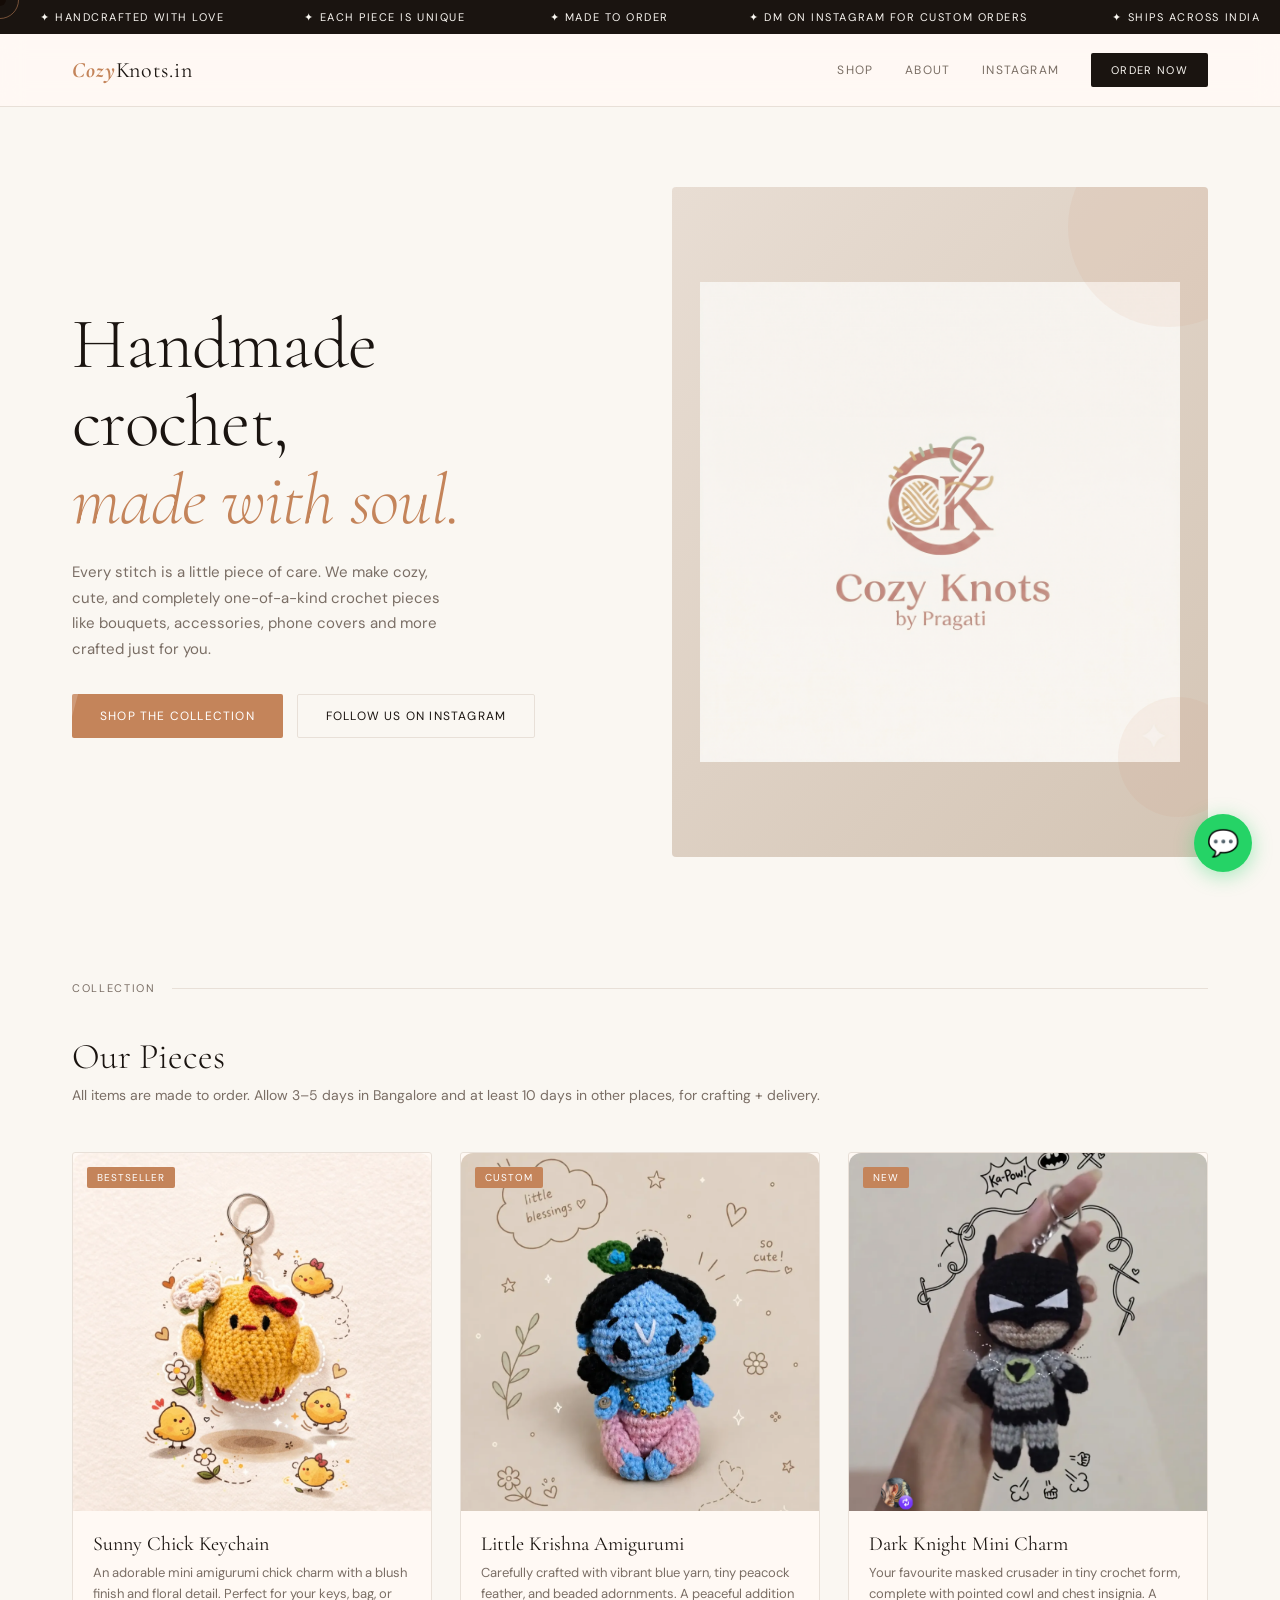
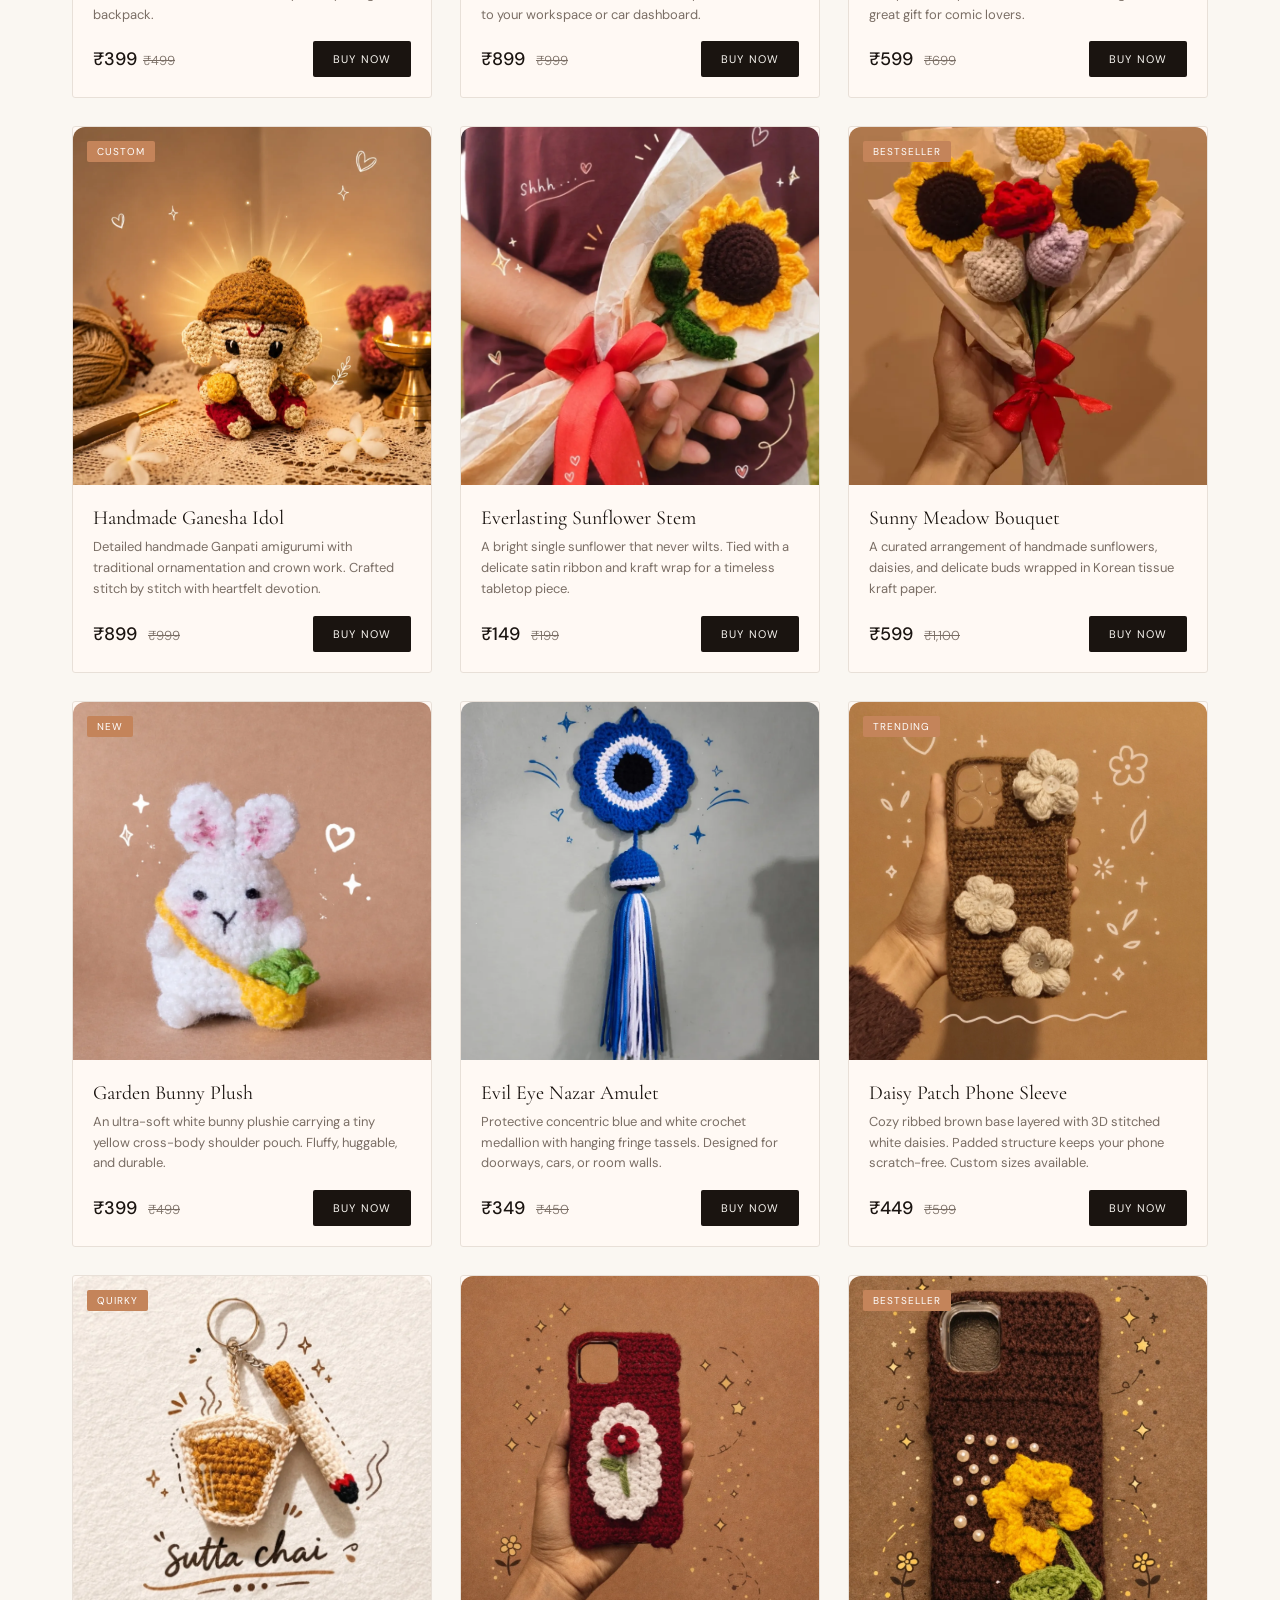
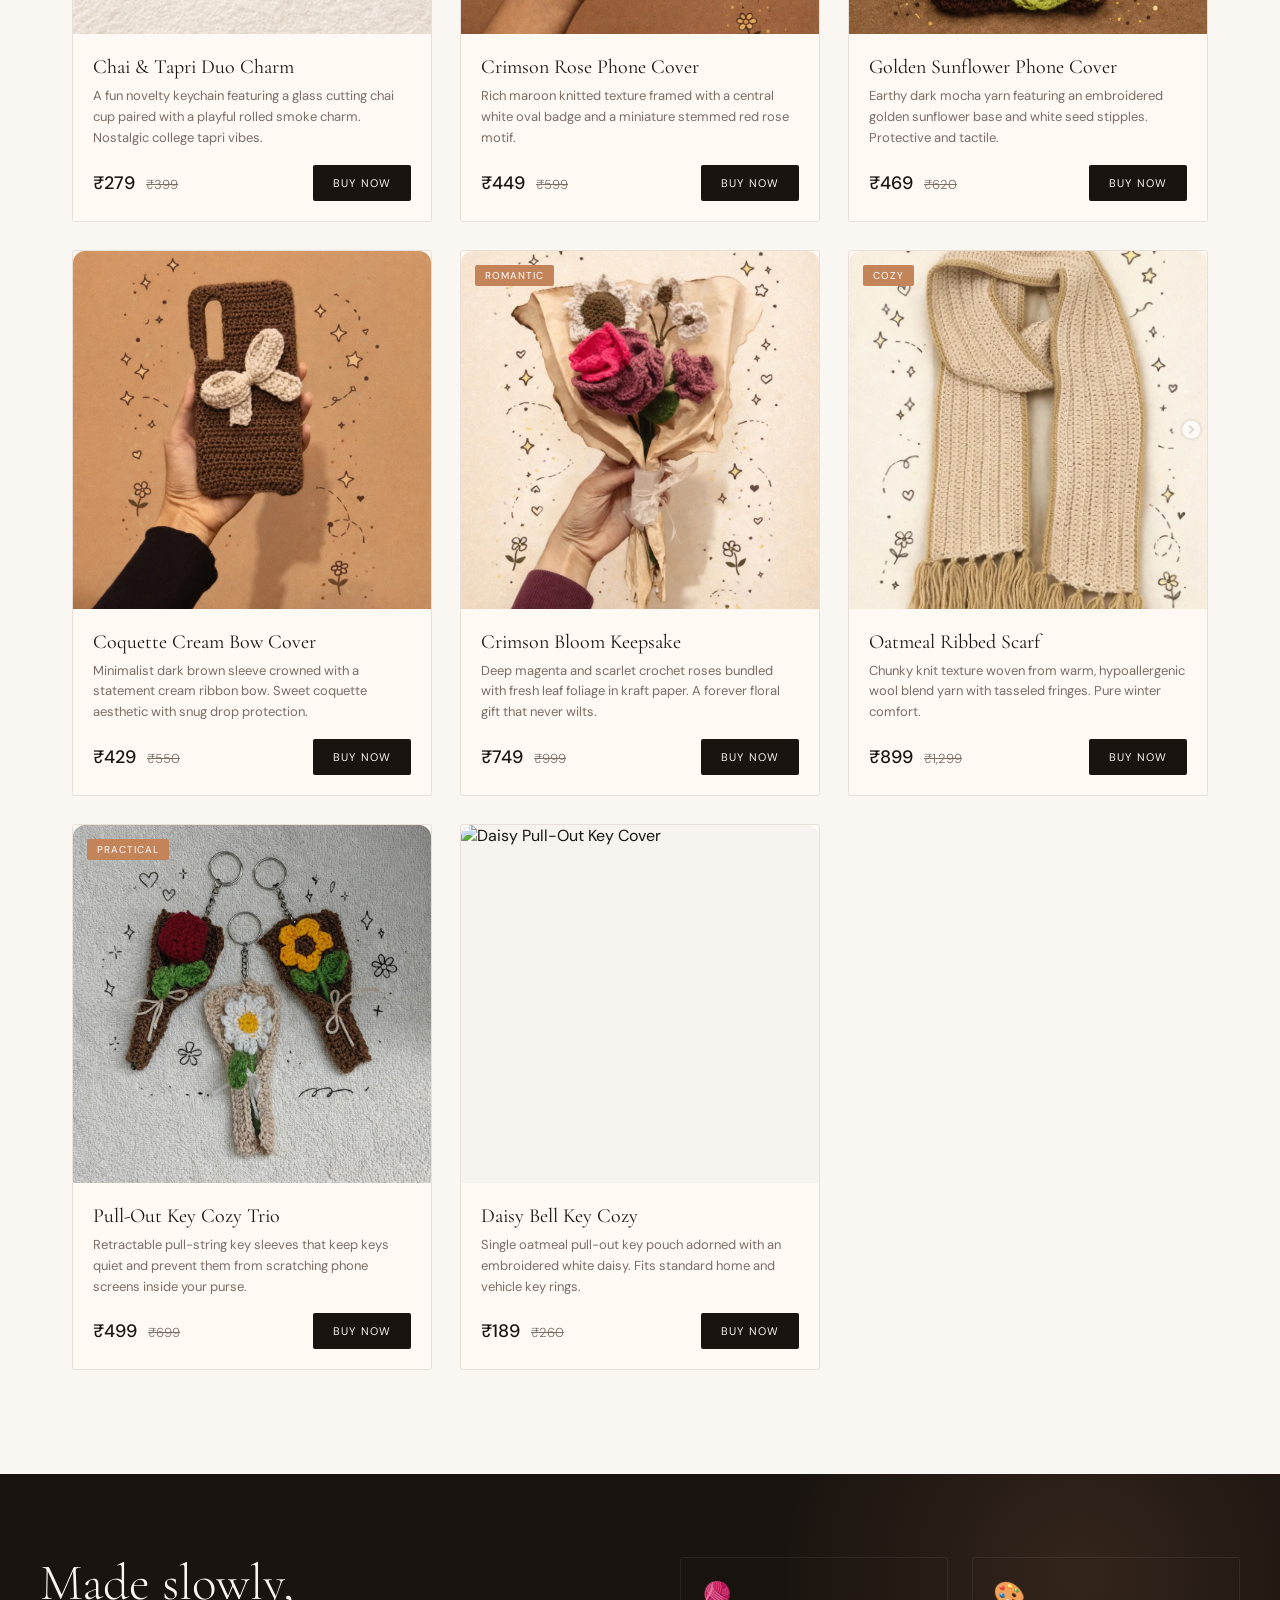
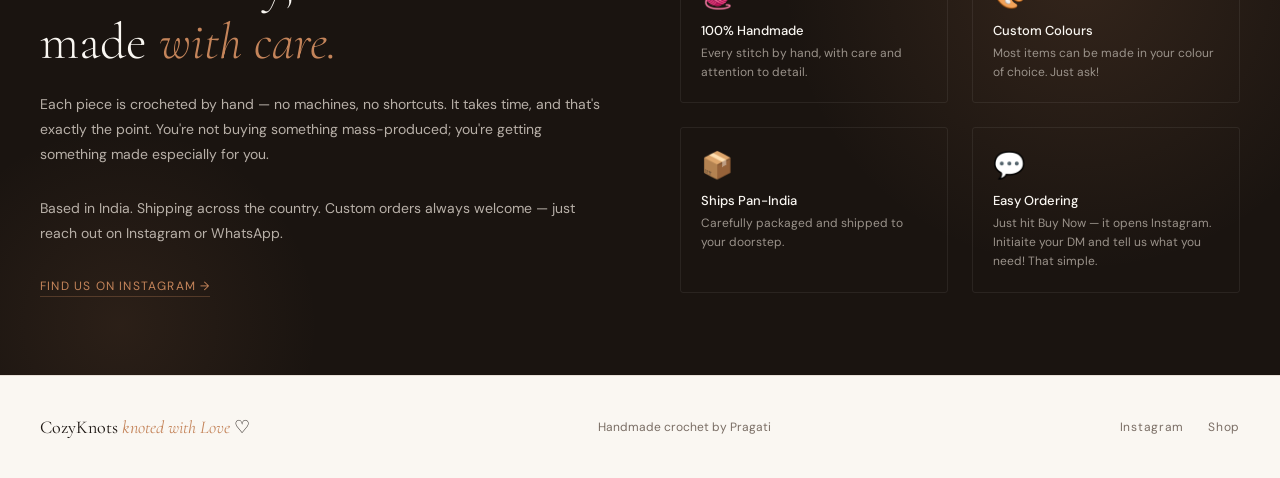
==== commit ce9414c4: "price" ====
--- a/index.html
+++ b/index.html
@@ -27,12 +27,12 @@
     <!-- HEADER -->
     <header>
       <div class="header-inner">
-        <a href="#" class="logo">CozyKnots <em></em></a>
+        <a href="#" class="logo"><em><strong>Cozy</strong></em>Knots.in <em></em></a>
         <nav>
           <a href="#products">Shop</a>
           <a href="#about">About</a>
-          <a href="https://www.instagram.com/" target="_blank">Instagram</a>
-          <a href="https://wa.me/919876543210" target="_blank" class="nav-cta">Order Now</a>
+          <a href="https://www.instagram.com/cozyknotsin" target="_blank">Instagram</a>
+          <a href="https://www.instagram.com/cozyknotsin" target="_blank" class="nav-cta">Order Now</a>
         </nav>
       </div>
     </header>
@@ -41,10 +41,10 @@
     <section class="hero">
       <div class="hero-text">
         <h1>Handmade<br>crochet,<br><em>made with soul.</em></h1>
-        <p>Every stitch is a little piece of care. We make cozy, cute, and completely one-of-a-kind crochet pieces — bags, accessories, and more — crafted just for you.</p>
+        <p>Every stitch is a little piece of care. We make cozy, cute, and completely one-of-a-kind crochet pieces like bouquets, accessories, phone covers and more crafted just for you.</p>
         <div class="hero-btns">
           <a href="#products" class="btn-primary">Shop the Collection</a>
-          <a href="https://www.instagram.com/" target="_blank" class="btn-outline">Follow on Instagram</a>
+          <a href="https://www.instagram.com/" target="_blank" class="btn-outline">Follow us on Instagram</a>
         </div>
       </div>
       <div class="hero-visual">
@@ -53,20 +53,20 @@
         <div class="hero-visual-fallback">
           <div class="hero-emoji"><img src="./images/logo.png" alt="CozyKnots Logo" class="hero-logo-img"></div>
 </div>
-          <span>Crochet &amp; Co.</span>
+          <!-- <span>Crochet &amp; Co.</span>
         </div>
         <div class="hero-badge">
           <strong>100% Handmade</strong>
           No two pieces alike
         </div>
-      </div>
+      </div> -->
     </section>
 
     <!-- PRODUCTS -->
     <section class="products-section" id="products">
       <div class="section-label reveal">Collection</div>
       <h2 class="reveal reveal-d1">Our Pieces</h2>
-      <p class="sub reveal reveal-d2">All items are made to order. Allow 3–5 days for crafting + delivery.</p>
+      <p class="sub reveal reveal-d2">All items are made to order. Allow 3–5 days in Bangalore and at least 10 days in other places, for crafting + delivery.</p>
       <div class="products-grid">
     
 
@@ -80,8 +80,8 @@
             <div class="product-name">Sunny Chick Keychain</div>
             <div class="product-desc">An adorable mini amigurumi chick charm with a blush finish and floral detail. Perfect for your keys, bag, or backpack.</div>
             <div class="product-meta">
-              <div class="product-price">₹199 <span class="og">₹299</span></div>
-              <a href="https://wa.me/919876543210?text=Hi!%20I%27m%20interested%20in%20the%20Sunny%20Chick%20Keychain%20from%20your%20crochet%20store%20%F0%9F%A7%B6" target="_blank" class="buy-btn"><span class="bl">Buy Now</span></a>
+              <div class="product-price">₹399<span class="og">₹499</span></div>
+              <a href="https://instagram.com/cozyknotsin" target="_blank" class="buy-btn"><span class="bl">Buy Now</span></a>
             </div>
           </div>
         </div>
@@ -90,14 +90,14 @@
         <div class="product-card">
           <div class="product-img">
             <img src="images/krishna.png" alt="Little Krishna Crochet Idol" loading="lazy">
-            <span class="product-tag">Popular</span>
+            <span class="product-tag">Custom</span>
           </div>
           <div class="product-body">
             <div class="product-name">Little Krishna Amigurumi</div>
             <div class="product-desc">Carefully crafted with vibrant blue yarn, tiny peacock feather, and beaded adornments. A peaceful addition to your workspace or car dashboard.</div>
             <div class="product-meta">
-              <div class="product-price">₹499 <span class="og">₹650</span></div>
-              <a href="https://wa.me/919876543210?text=Hi!%20I%27m%20interested%20in%20the%20Little%20Krishna%20Amigurumi%20from%20your%20crochet%20store%20%F0%9F%A7%B6" target="_blank" class="buy-btn"><span class="bl">Buy Now</span></a>
+              <div class="product-price">₹899 <span class="og">₹999</span></div>
+              <a href="https://instagram.com/cozyknotsin" target="_blank" class="buy-btn"><span class="bl">Buy Now</span></a>
             </div>
           </div>
         </div>
@@ -112,8 +112,8 @@
             <div class="product-name">Dark Knight Mini Charm</div>
             <div class="product-desc">Your favourite masked crusader in tiny crochet form, complete with pointed cowl and chest insignia. A great gift for comic lovers.</div>
             <div class="product-meta">
-              <div class="product-price">₹299 <span class="og">₹399</span></div>
-              <a href="https://wa.me/919876543210?text=Hi!%20I%27m%20interested%20in%20the%20Dark%20Knight%20Mini%20Charm%20from%20your%20crochet%20store%20%F0%9F%A7%B6" target="_blank" class="buy-btn"><span class="bl">Buy Now</span></a>
+              <div class="product-price">₹599 <span class="og">₹699</span></div>
+              <a href="https://instagram.com/cozyknotsin" target="_blank" class="buy-btn"><span class="bl">Buy Now</span></a>
             </div>
           </div>
         </div>
@@ -128,8 +128,8 @@
             <div class="product-name">Handmade Ganesha Idol</div>
             <div class="product-desc">Detailed handmade Ganpati amigurumi with traditional ornamentation and crown work. Crafted stitch by stitch with heartfelt devotion.</div>
             <div class="product-meta">
-              <div class="product-price">₹549 <span class="og">₹750</span></div>
-              <a href="https://wa.me/919876543210?text=Hi!%20I%27m%20interested%20in%20the%20Handmade%20Ganesha%20Idol%20from%20your%20crochet%20store%20%F0%9F%A7%B6" target="_blank" class="buy-btn"><span class="bl">Buy Now</span></a>
+              <div class="product-price">₹899 <span class="og">₹999</span></div>
+              <a href="https://instagram.com/cozyknotsin" target="_blank" class="buy-btn"><span class="bl">Buy Now</span></a>
             </div>
           </div>
         </div>
@@ -143,8 +143,8 @@
             <div class="product-name">Everlasting Sunflower Stem</div>
             <div class="product-desc">A bright single sunflower that never wilts. Tied with a delicate satin ribbon and kraft wrap for a timeless tabletop piece.</div>
             <div class="product-meta">
-              <div class="product-price">₹249 <span class="og">₹349</span></div>
-              <a href="https://wa.me/919876543210?text=Hi!%20I%27m%20interested%20in%20the%20Everlasting%20Sunflower%20Stem%20from%20your%20crochet%20store%20%F0%9F%A7%B6" target="_blank" class="buy-btn"><span class="bl">Buy Now</span></a>
+              <div class="product-price">₹149 <span class="og">₹199</span></div>
+              <a href="https://instagram.com/cozyknotsin" target="_blank" class="buy-btn"><span class="bl">Buy Now</span></a>
             </div>
           </div>
         </div>
@@ -159,8 +159,8 @@
             <div class="product-name">Sunny Meadow Bouquet</div>
             <div class="product-desc">A curated arrangement of handmade sunflowers, daisies, and delicate buds wrapped in Korean tissue kraft paper.</div>
             <div class="product-meta">
-              <div class="product-price">₹799 <span class="og">₹1,100</span></div>
-              <a href="https://wa.me/919876543210?text=Hi!%20I%27m%20interested%20in%20the%20Sunny%20Meadow%20Bouquet%20from%20your%20crochet%20store%20%F0%9F%A7%B6" target="_blank" class="buy-btn"><span class="bl">Buy Now</span></a>
+              <div class="product-price">₹599 <span class="og">₹1,100</span></div>
+              <a href="https://instagram.com/cozyknotsin" target="_blank" class="buy-btn"><span class="bl">Buy Now</span></a>
             </div>
           </div>
         </div>
@@ -176,7 +176,7 @@
             <div class="product-desc">An ultra-soft white bunny plushie carrying a tiny yellow cross-body shoulder pouch. Fluffy, huggable, and durable.</div>
             <div class="product-meta">
               <div class="product-price">₹399 <span class="og">₹499</span></div>
-              <a href="https://wa.me/919876543210?text=Hi!%20I%27m%20interested%20in%20the%20Garden%20Bunny%20Plush%20from%20your%20crochet%20store%20%F0%9F%A7%B6" target="_blank" class="buy-btn"><span class="bl">Buy Now</span></a>
+              <a href="https://instagram.com/cozyknotsin" target="_blank" class="buy-btn"><span class="bl">Buy Now</span></a>
             </div>
           </div>
         </div>
@@ -191,7 +191,7 @@
             <div class="product-desc">Protective concentric blue and white crochet medallion with hanging fringe tassels. Designed for doorways, cars, or room walls.</div>
             <div class="product-meta">
               <div class="product-price">₹349 <span class="og">₹450</span></div>
-              <a href="https://wa.me/919876543210?text=Hi!%20I%27m%20interested%20in%20the%20Evil%20Eye%20Nazar%20Amulet%20from%20your%20crochet%20store%20%F0%9F%A7%B6" target="_blank" class="buy-btn"><span class="bl">Buy Now</span></a>
+              <a href="https://instagram.com/cozyknotsin" target="_blank" class="buy-btn"><span class="bl">Buy Now</span></a>
             </div>
           </div>
         </div>
@@ -207,7 +207,7 @@
             <div class="product-desc">Cozy ribbed brown base layered with 3D stitched white daisies. Padded structure keeps your phone scratch-free. Custom sizes available.</div>
             <div class="product-meta">
               <div class="product-price">₹449 <span class="og">₹599</span></div>
-              <a href="https://wa.me/919876543210?text=Hi!%20I%27m%20interested%20in%20the%20Daisy%20Patch%20Phone%20Sleeve%20from%20your%20crochet%20store%20%F0%9F%A7%B6" target="_blank" class="buy-btn"><span class="bl">Buy Now</span></a>
+              <a href="https://instagram.com/cozyknotsin" target="_blank" class="buy-btn"><span class="bl">Buy Now</span></a>
             </div>
           </div>
         </div>
@@ -223,7 +223,7 @@
             <div class="product-desc">A fun novelty keychain featuring a glass cutting chai cup paired with a playful rolled smoke charm. Nostalgic college tapri vibes.</div>
             <div class="product-meta">
               <div class="product-price">₹279 <span class="og">₹399</span></div>
-              <a href="https://wa.me/919876543210?text=Hi!%20I%27m%20interested%20in%20the%20Chai%20and%20Tapri%20Duo%20Charm%20from%20your%20crochet%20store%20%F0%9F%A7%B6" target="_blank" class="buy-btn"><span class="bl">Buy Now</span></a>
+              <a href="https://instagram.com/cozyknotsin" target="_blank" class="buy-btn"><span class="bl">Buy Now</span></a>
             </div>
           </div>
         </div>
@@ -238,7 +238,7 @@
             <div class="product-desc">Rich maroon knitted texture framed with a central white oval badge and a miniature stemmed red rose motif.</div>
             <div class="product-meta">
               <div class="product-price">₹449 <span class="og">₹599</span></div>
-              <a href="https://wa.me/919876543210?text=Hi!%20I%27m%20interested%20in%20the%20Crimson%20Rose%20Phone%20Cover%20from%20your%20crochet%20store%20%F0%9F%A7%B6" target="_blank" class="buy-btn"><span class="bl">Buy Now</span></a>
+              <a href="https://instagram.com/cozyknotsin" target="_blank" class="buy-btn"><span class="bl">Buy Now</span></a>
             </div>
           </div>
         </div>
@@ -254,7 +254,7 @@
             <div class="product-desc">Earthy dark mocha yarn featuring an embroidered golden sunflower base and white seed stipples. Protective and tactile.</div>
             <div class="product-meta">
               <div class="product-price">₹469 <span class="og">₹620</span></div>
-              <a href="https://wa.me/919876543210?text=Hi!%20I%27m%20interested%20in%20the%20Golden%20Sunflower%20Phone%20Cover%20from%20your%20crochet%20store%20%F0%9F%A7%B6" target="_blank" class="buy-btn"><span class="bl">Buy Now</span></a>
+              <a href="https://instagram.com/cozyknotsin" target="_blank" class="buy-btn"><span class="bl">Buy Now</span></a>
             </div>
           </div>
         </div>
@@ -269,7 +269,7 @@
             <div class="product-desc">Minimalist dark brown sleeve crowned with a statement cream ribbon bow. Sweet coquette aesthetic with snug drop protection.</div>
             <div class="product-meta">
               <div class="product-price">₹429 <span class="og">₹550</span></div>
-              <a href="https://wa.me/919876543210?text=Hi!%20I%27m%20interested%20in%20the%20Coquette%20Cream%20Bow%20Cover%20from%20your%20crochet%20store%20%F0%9F%A7%B6" target="_blank" class="buy-btn"><span class="bl">Buy Now</span></a>
+              <a href="https://instagram.com/cozyknotsin" target="_blank" class="buy-btn"><span class="bl">Buy Now</span></a>
             </div>
           </div>
         </div>
@@ -285,7 +285,7 @@
             <div class="product-desc">Deep magenta and scarlet crochet roses bundled with fresh leaf foliage in kraft paper. A forever floral gift that never wilts.</div>
             <div class="product-meta">
               <div class="product-price">₹749 <span class="og">₹999</span></div>
-              <a href="https://wa.me/919876543210?text=Hi!%20I%27m%20interested%20in%20the%20Crimson%20Bloom%20Keepsake%20from%20your%20crochet%20store%20%F0%9F%A7%B6" target="_blank" class="buy-btn"><span class="bl">Buy Now</span></a>
+              <a href="https://instagram.com/cozyknotsin" target="_blank" class="buy-btn"><span class="bl">Buy Now</span></a>
             </div>
           </div>
         </div>
@@ -301,7 +301,7 @@
             <div class="product-desc">Chunky knit texture woven from warm, hypoallergenic wool blend yarn with tasseled fringes. Pure winter comfort.</div>
             <div class="product-meta">
               <div class="product-price">₹899 <span class="og">₹1,299</span></div>
-              <a href="https://wa.me/919876543210?text=Hi!%20I%27m%20interested%20in%20the%20Oatmeal%20Ribbed%20Scarf%20from%20your%20crochet%20store%20%F0%9F%A7%B6" target="_blank" class="buy-btn"><span class="bl">Buy Now</span></a>
+              <a href="https://instagram.com/cozyknotsin" target="_blank" class="buy-btn"><span class="bl">Buy Now</span></a>
             </div>
           </div>
         </div>
@@ -317,7 +317,7 @@
             <div class="product-desc">Retractable pull-string key sleeves that keep keys quiet and prevent them from scratching phone screens inside your purse.</div>
             <div class="product-meta">
               <div class="product-price">₹499 <span class="og">₹699</span></div>
-              <a href="https://wa.me/919876543210?text=Hi!%20I%27m%20interested%20in%20the%20Pull-Out%20Key%20Cozy%20Trio%20from%20your%20crochet%20store%20%F0%9F%A7%B6" target="_blank" class="buy-btn"><span class="bl">Buy Now</span></a>
+              <a href="https://instagram.com/cozyknotsin" target="_blank" class="buy-btn"><span class="bl">Buy Now</span></a>
             </div>
           </div>
         </div>
@@ -332,7 +332,7 @@
             <div class="product-desc">Single oatmeal pull-out key pouch adorned with an embroidered white daisy. Fits standard home and vehicle key rings.</div>
             <div class="product-meta">
               <div class="product-price">₹189 <span class="og">₹260</span></div>
-              <a href="https://wa.me/919876543210?text=Hi!%20I%27m%20interested%20in%20the%20Daisy%20Bell%20Key%20Cozy%20from%20your%20crochet%20store%20%F0%9F%A7%B6" target="_blank" class="buy-btn"><span class="bl">Buy Now</span></a>
+              <a href="https://instagram.com/cozyknotsin" target="_blank" class="buy-btn"><span class="bl">Buy Now</span></a>
             </div>
           </div>
         </div>
@@ -370,43 +370,22 @@
           <div class="perk">
             <span class="perk-icon">💬</span>
             <h4>Easy Ordering</h4>
-            <p>Just hit Buy Now — it opens WhatsApp. That simple.</p>
+            <p>Just hit Buy Now — it opens Instagram. Initiaite your DM and tell us what you need!  That simple.</p>
           </div>
         </div>
       </div>
     </section>
 
-    <!-- TESTIMONIALS -->
-    <section class="testimonials">
-      <div class="section-label reveal">Reviews</div>
-      <h2 class="reveal reveal-d1" style="font-family:'Cormorant Garamond',serif;font-size:36px;font-weight:300;">What people are saying</h2>
-      <div class="testimonials-grid">
-        <div class="testimonial">
-          <div class="stars">★★★★★</div>
-          <blockquote>"The market bag is absolutely gorgeous — so well made and the colour is exactly what I asked for. Will definitely order again!"</blockquote>
-          <div class="reviewer">Priya R. — Delhi</div>
-        </div>
-        <div class="testimonial">
-          <div class="stars">★★★★★</div>
-          <blockquote>"Ordered the teddy bear as a birthday gift and my friend was obsessed with it. The craftsmanship is incredible for the price."</blockquote>
-          <div class="reviewer">Ananya S. — Bangalore</div>
-        </div>
-        <div class="testimonial">
-          <div class="stars">★★★★★</div>
-          <blockquote>"Super responsive on WhatsApp and the keychain arrived beautifully packed. Feels like you ordered from a real boutique!"</blockquote>
-          <div class="reviewer">Meera K. — Kolkata</div>
-        </div>
-      </div>
-    </section>
+
 
     <!-- FOOTER -->
     <footer>
       <div class="footer-inner">
-        <div class="footer-logo">Knotted <em>with Love</em></div>
-        <p>Handmade crochet from India 🧶</p>
+        <div class="footer-logo">CozyKnots <em>knoted with Love </em>♡</div>
+        <p>Handmade crochet by Pragati</p>
         <div class="footer-links">
-          <a href="https://www.instagram.com/" target="_blank">Instagram</a>
-          <a href="https://wa.me/919876543210" target="_blank">WhatsApp</a>
+          <a href="https://www.instagram.com/cozyknotsin" target="_blank">Instagram</a>
+          <!-- <a href="https://wa.me/919876543210" target="_blank">WhatsApp</a> -->
           <a href="#products">Shop</a>
         </div>
       </div>
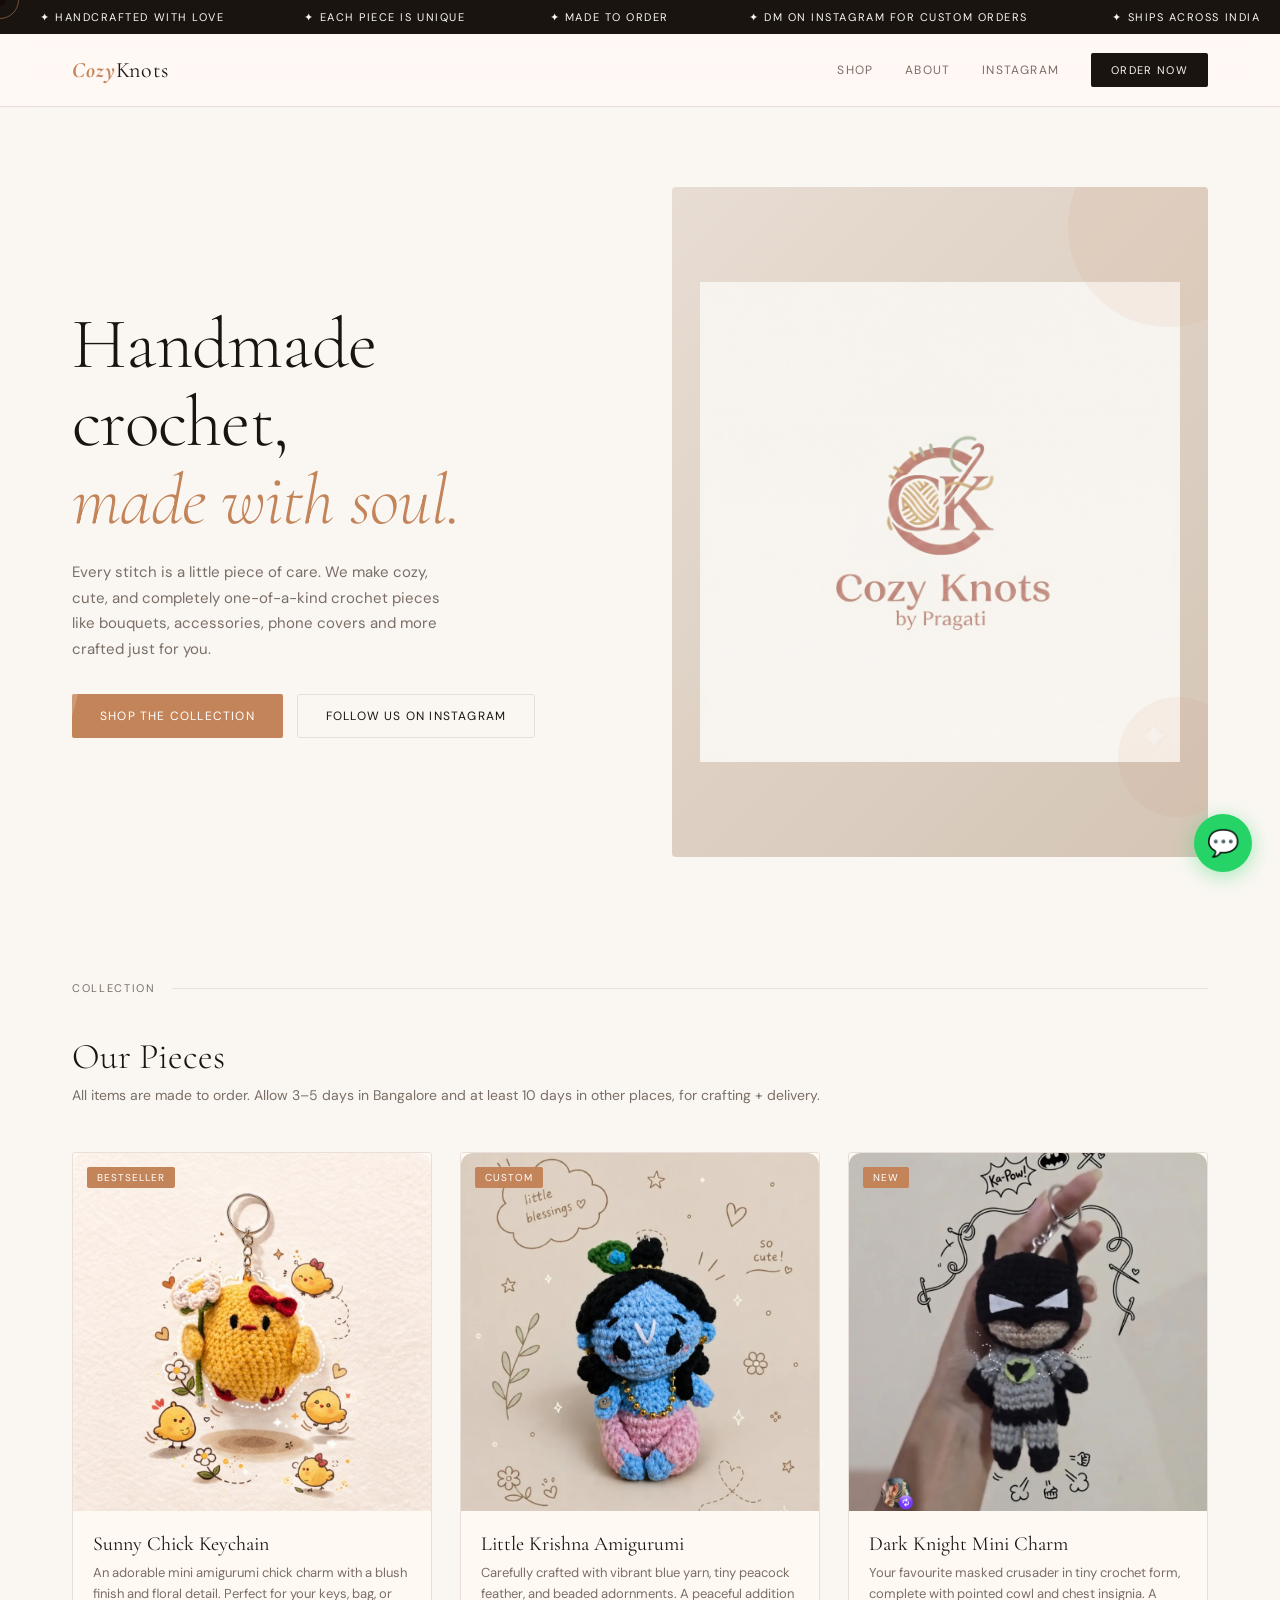
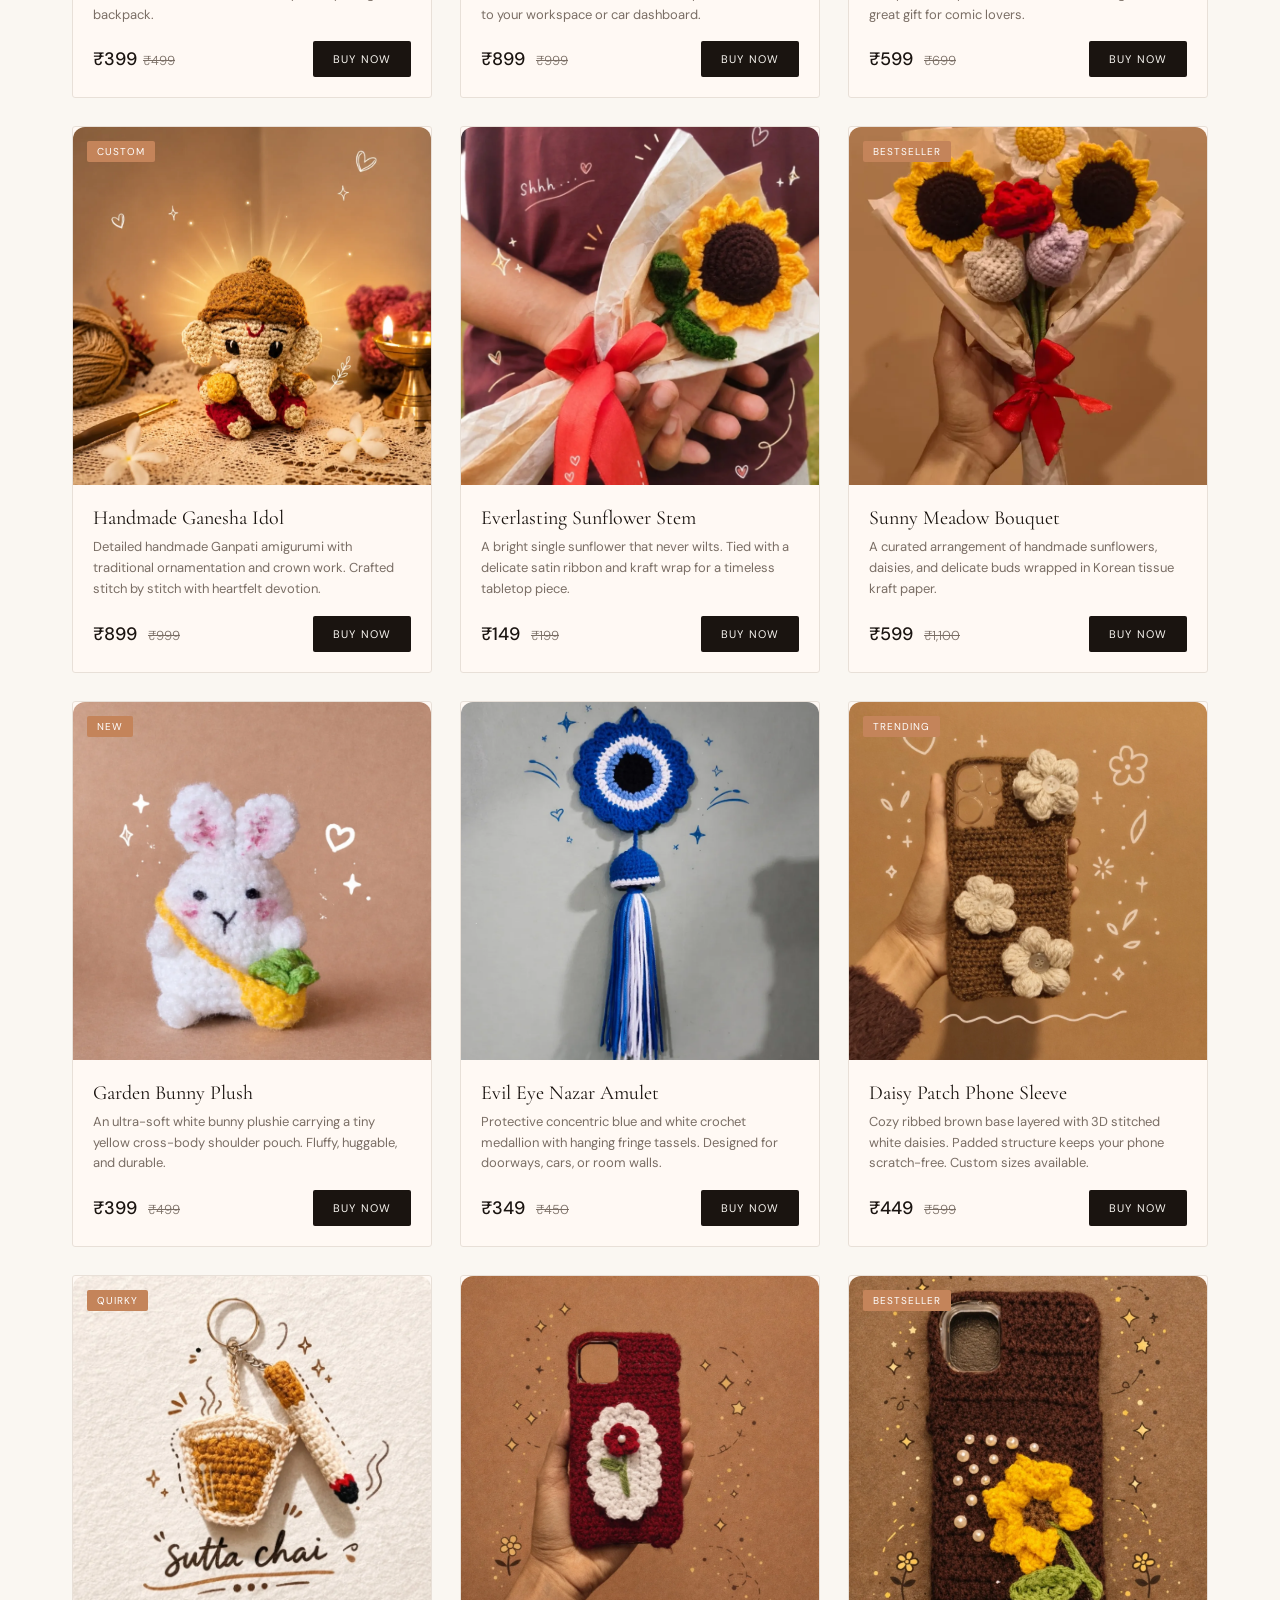
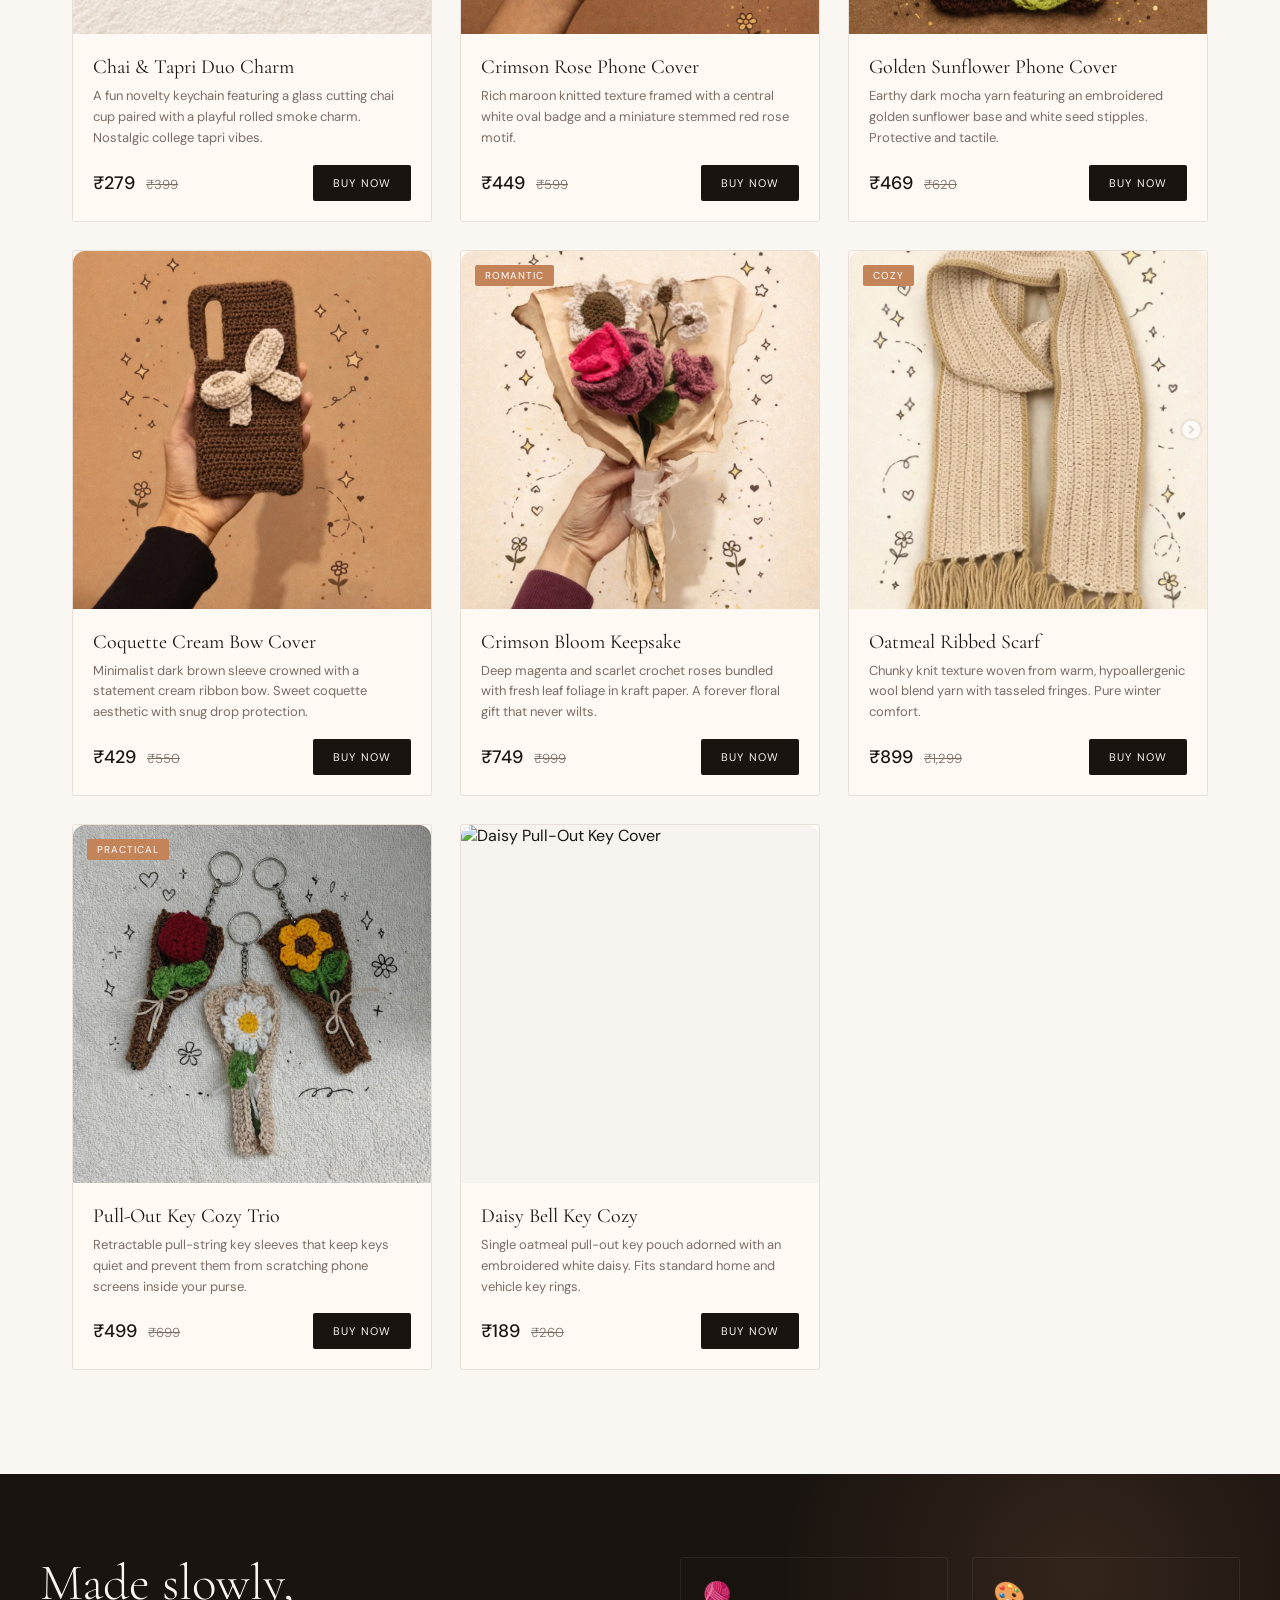
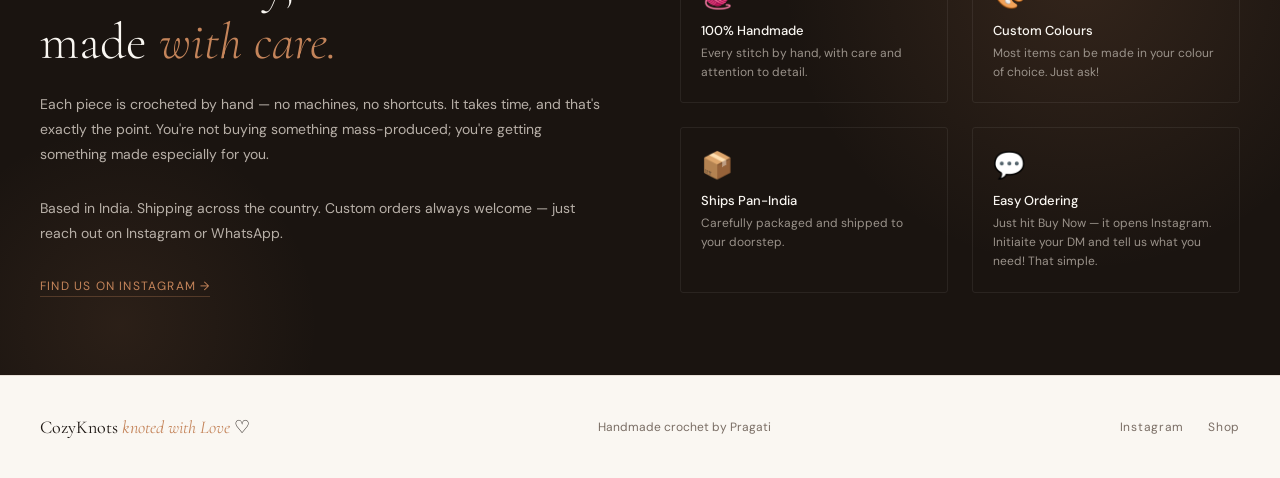
==== commit e0e0913c: "added prices" ====
--- a/index.html
+++ b/index.html
@@ -3,7 +3,7 @@
   <head>
     <meta charset="UTF-8"/>
     <meta name="viewport" content="width=device-width, initial-scale=1.0"/>
-    <title>Knotted with Love – Handmade Crochet</title>
+    <title>CozyKnots – Handmade Crochet</title>
     <link href="https://fonts.googleapis.com/css2?family=Cormorant+Garamond:ital,wght@0,300;0,400;0,600;1,300;1,400&family=DM+Sans:wght@300;400;500&display=swap" rel="stylesheet"/>
     <link href="style.css" rel="stylesheet">
   </head>
@@ -27,7 +27,7 @@
     <!-- HEADER -->
     <header>
       <div class="header-inner">
-        <a href="#" class="logo"><em><strong>Cozy</strong></em>Knots.in <em></em></a>
+        <a href="#" class="logo"><em><strong>Cozy</strong></em>Knots <em></em></a>
         <nav>
           <a href="#products">Shop</a>
           <a href="#about">About</a>
